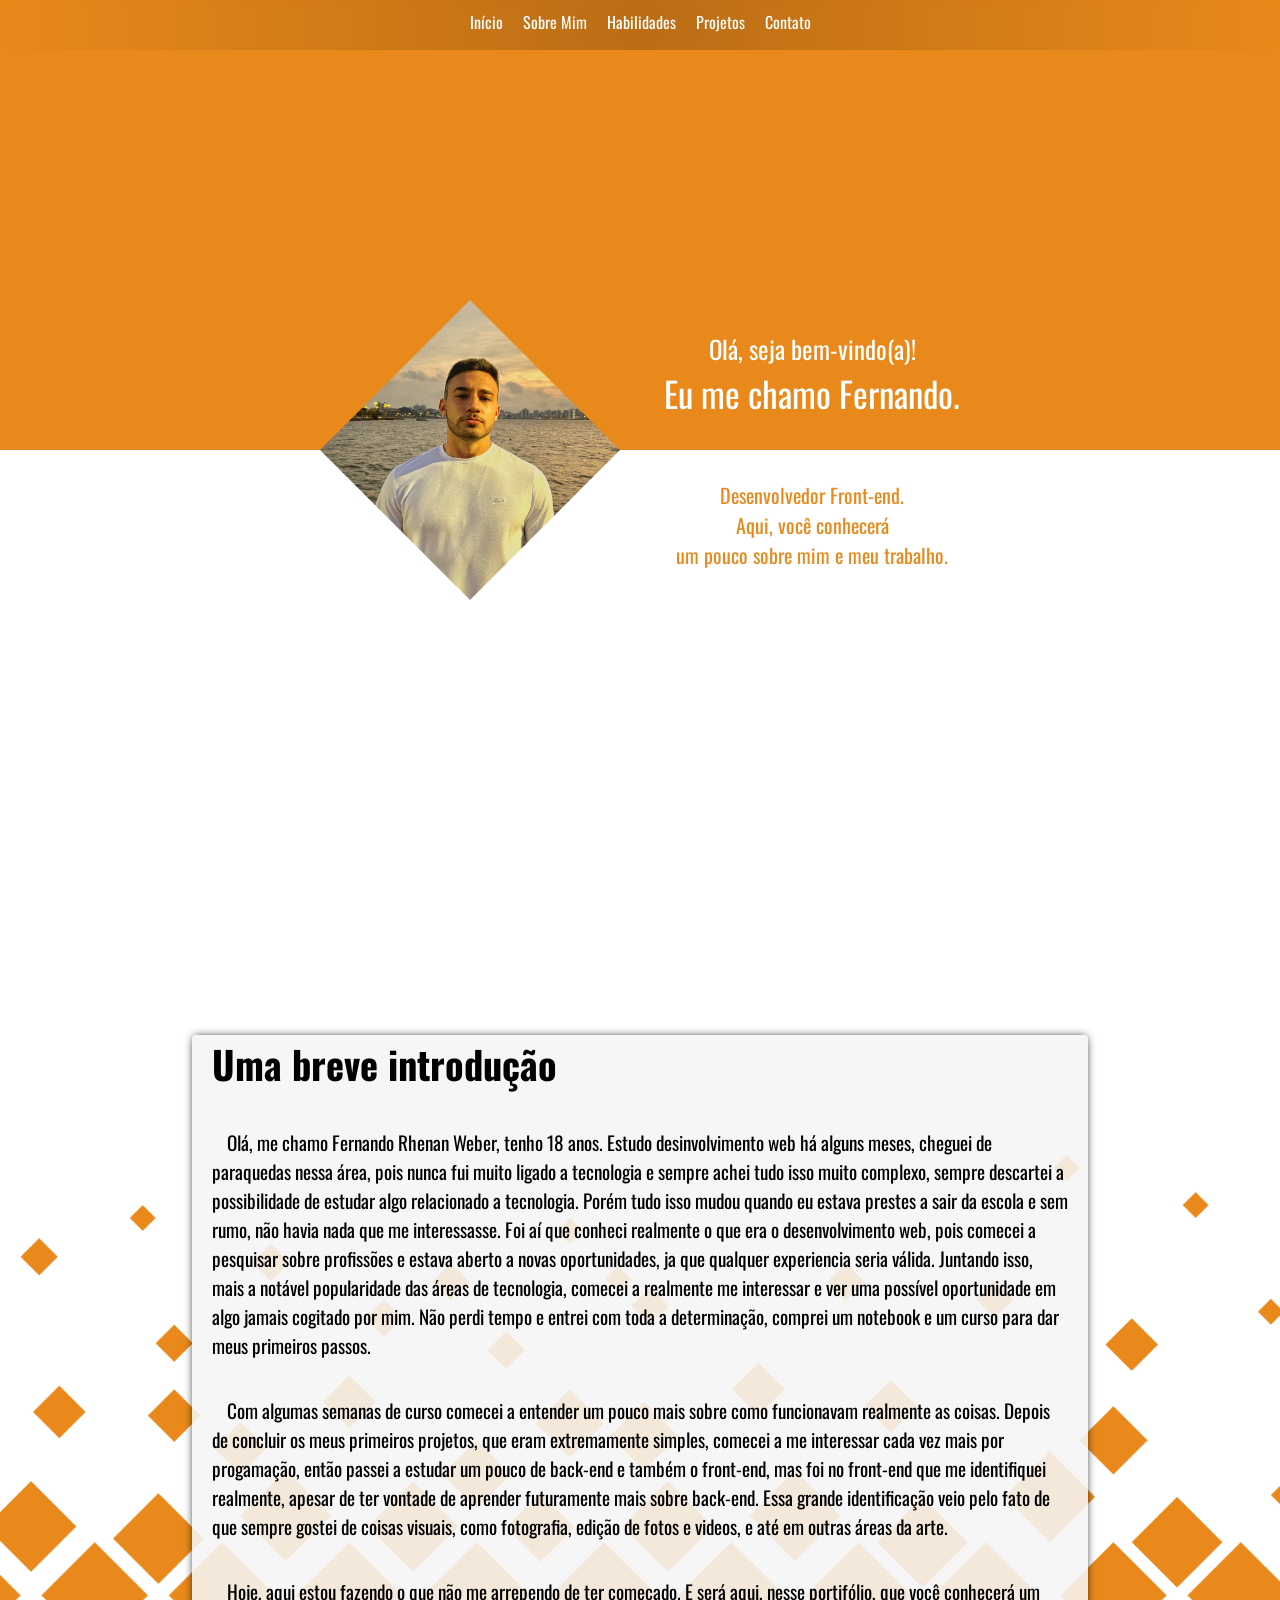
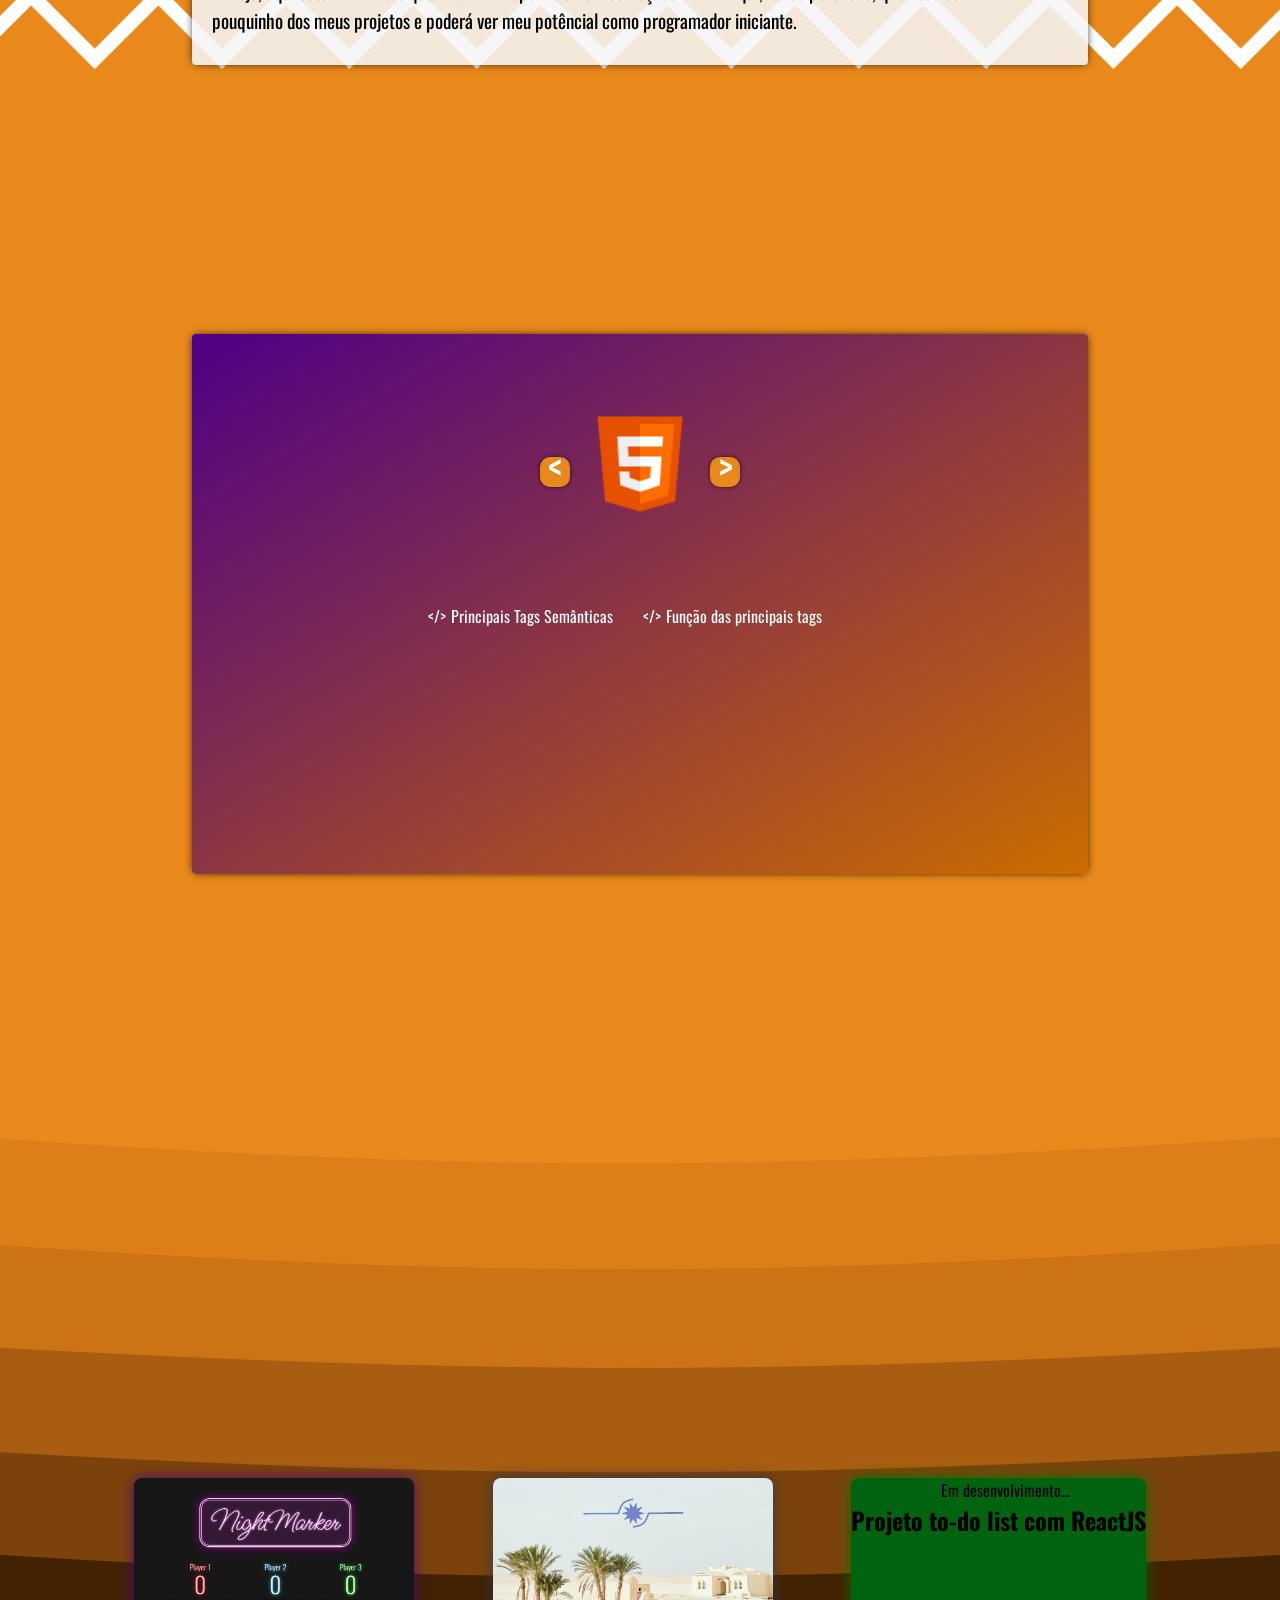
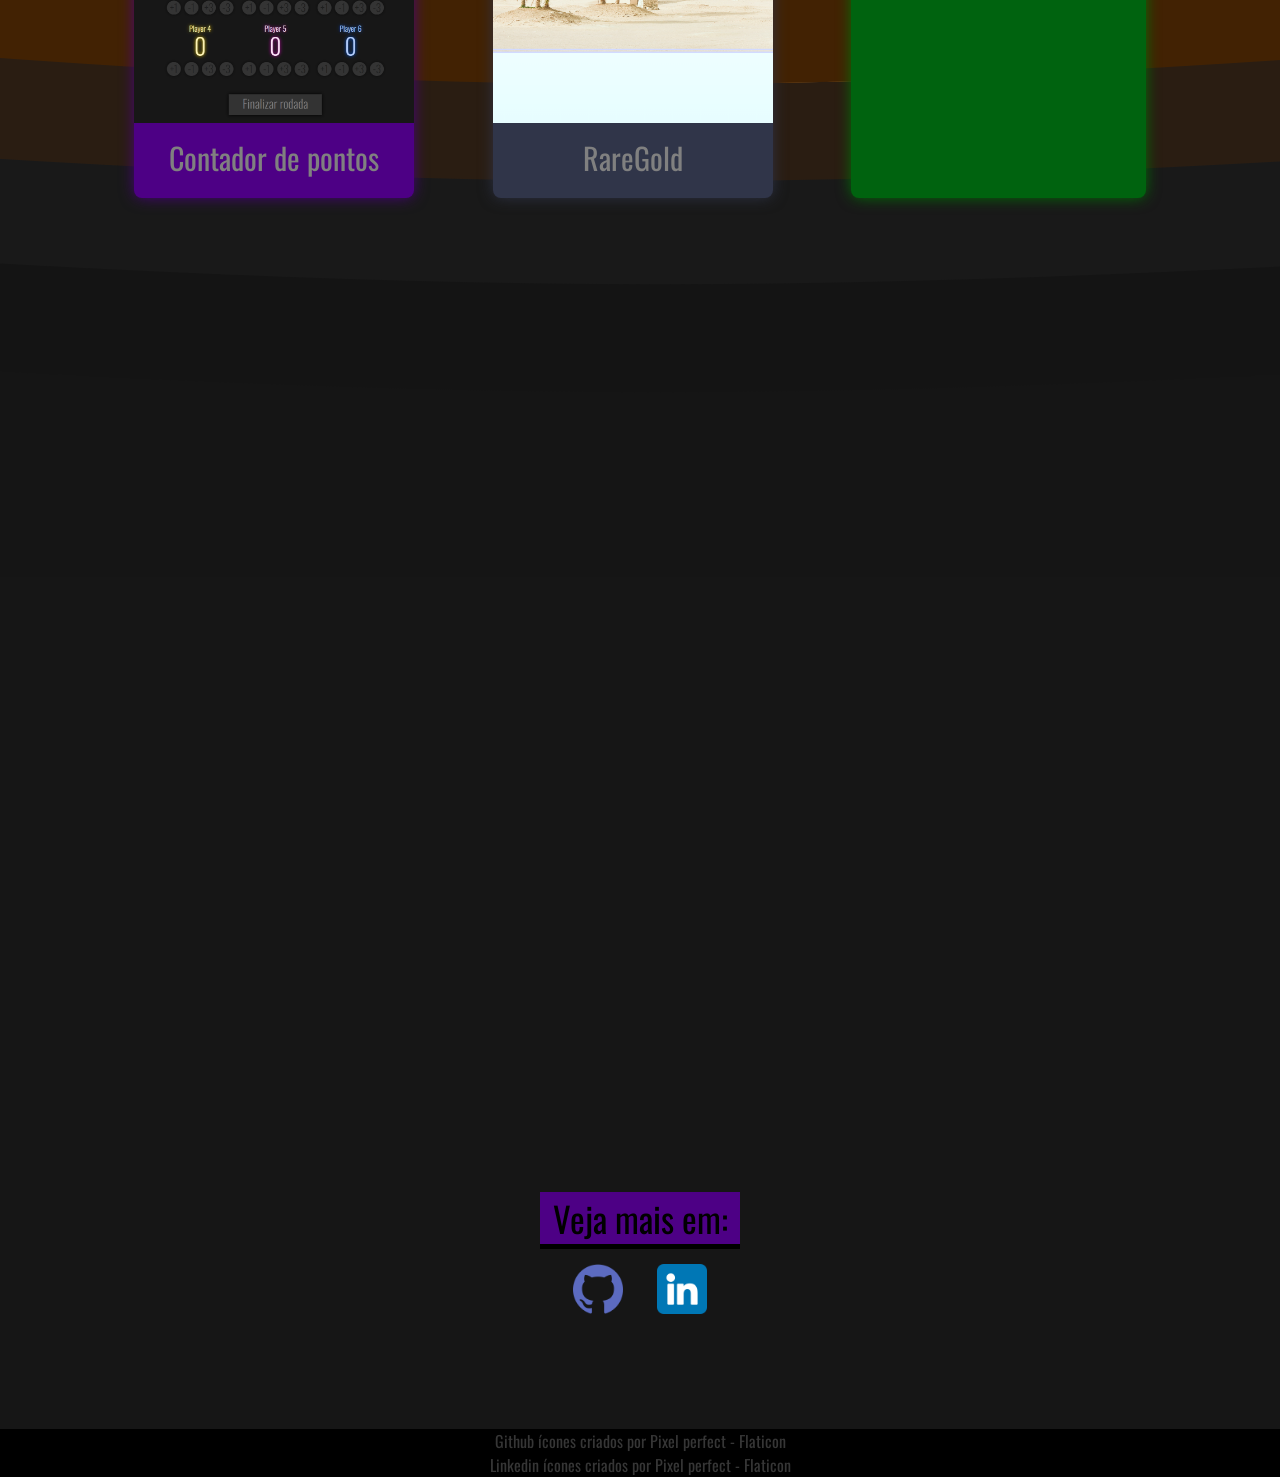
==== index.html @ 0d6fe70c "Mudanças em hab./sobre" ====
<!DOCTYPE html>
<html lang="en">

<head>
    <meta charset="UTF-8">
    <meta http-equiv="X-UA-Compatible" content="IE=edge">
    <meta name="viewport" content="width=device-width, initial-scale=1.0">

    <!--  -->
    <link rel="preconnect" href="https://fonts.googleapis.com">
    <link rel="preconnect" href="https://fonts.gstatic.com" crossorigin>
    <link href="https://fonts.googleapis.com/css2?family=Bebas+Neue&family=Oswald:wght@300&display=swap"
        rel="stylesheet">

    <link rel="stylesheet"
        href="https://fonts.googleapis.com/css2?family=Material+Symbols+Outlined:opsz,wght,FILL,GRAD@48,400,0,0" />
    <link rel="stylesheet"
        href="https://fonts.googleapis.com/css2?family=Material+Symbols+Outlined:opsz,wght,FILL,GRAD@20..48,100..700,0..1,-50..200" />
    <!--  -->
    <link href="style.css" rel="stylesheet">
    <title>Portifólio</title>
</head>

<body>

    <main>
        <div id="start">

            <div id="profileArea1"></div>

            <div id="profileArea2">

                <div id="profileCard">
                    <img id="profilePicture" src="./imagens/IMG_20220710_215401_829.jpg">

                    <div id="content-profileCard">
                        <span>
                            <span class="txt-size2">Olá, seja bem-vindo(a)!</span><br>
                            <span class="txt-size3">Eu me chamo Fernando.</span>
                        </span>
                        <span class="txt-size1">Desenvolvedor Front-end.<br>
                            Aqui, você conhecerá<br>
                            um pouco sobre mim e meu trabalho.</span>
                    </div>
                </div>

            </div>
        </div>

        <div id="aboutMe">
            <div class="aboutMeCard defaultBox">

                <h1>Uma breve introdução</h1>
                <p>Olá, me chamo Fernando Rhenan Weber, tenho 18 anos. Estudo
                    desinvolvimento web há alguns meses,
                    cheguei de paraquedas nessa área, pois nunca fui muito ligado
                    a tecnologia e sempre achei tudo isso muito complexo, sempre descartei a possibilidade
                    de estudar algo relacionado a tecnologia.
                    Porém tudo isso mudou quando eu estava prestes a sair da escola e sem rumo, não havia nada que me
                    interessasse.
                    Foi aí que conheci realmente o que era o desenvolvimento web, pois comecei a pesquisar sobre
                    profissões e estava aberto a novas oportunidades, ja que qualquer experiencia seria válida. Juntando
                    isso, mais a notável popularidade
                    das áreas de tecnologia, comecei a realmente me interessar e ver uma possível
                    oportunidade em algo jamais cogitado por mim. Não perdi tempo e entrei com toda a determinação,
                    comprei um notebook e um curso
                    para dar meus primeiros passos.
                </p>
                <p>Com algumas semanas de curso comecei a entender um pouco mais sobre
                    como funcionavam realmente as coisas. Depois de concluir os meus primeiros projetos,
                    que eram extremamente simples, comecei a me interessar cada vez mais por progamação, então
                    passei a estudar um pouco de back-end e também o front-end, mas foi no front-end que me identifiquei realmente, apesar de ter vontade
                    de aprender futuramente mais sobre back-end.
                    Essa grande identificação veio pelo fato de que sempre gostei de coisas visuais, como fotografia, edição de fotos e videos,
                    e até em outras áreas da arte.
                </p>
                <p>Hoje, aqui estou fazendo o que não me arrependo de ter começado. E
                    será aqui, nesse portifólio, que você conhecerá um pouquinho dos meus projetos e poderá ver
                     meu potêncial como programador iniciante.
                </p>
            </div>
        </div>

        <div id="skills">
            <div class="skillsBox defaultBox">
                <div id="changeAreaApp">
                    <span class="arrow">&LT;</span>
                    <div id="appCard">
                        <img class="appIcon" src="./icons/html.png">
                        <img class="appIcon" src="./icons/css.png">
                        <img class="appIcon" src="./icons/javascript.png">
                        <img class="appIcon" src="./icons/react.png">
                        <img class="appIcon" src="./icons/git-alt-brands.svg">
                    </div>
                    <span class="arrow">&GT;</span>
                </div>
                <div class="showAreaApp">
                    <span class="appText">
                        <ul>
                            <li>Principais Tags Semânticas</li>
                            <li>Função das principais tags</li>
                        </ul>
                    </span>
                    <span class="appText">
                        <ul>
                            <li>Responsividade</li>
                            <li>Flex</li>
                            <li>Grid</li>
                            <li>Animações</li>
                        </ul>
                    </span>
                    <span class="appText">
                        <ul>
                            <li>Manipulação do DOM</li>
                            <li>JSON</li>
                            <li>consumação de APIs</li>
                            <li>Objetos</li>
                            <li>Vetores</li>
                            <li>Básico de NodeJs</li>
                            <li>Principais métodos</li>
                        </ul>
                    </span>
                    <span class="appText">
                        <ul>
                            <li>Em estudos...</li>
                        </ul>
                    </span>
                    <span class="appText">
                        <ul>
                            <li>Alguns conceitos sobre Git</li>
                            <li>Funcionalidades</li>
                            <li>Comandos básicos</li>
                            <li>Repositório remoto</li>
                        </ul>
                    </span>
                </div>
            </div>

        </div>

        <!-- 1000x875 (Padrão das imagens) -->

        <div id="projects">
            <div id="projectBox">
                <div class="projectCard scoreMarker">
                    <img class="projectCardImg"
                            src="./imagens/scoreMarkerImg.png" alt="scoreMarker">
                    <a href="https://github.com/FernandoRhenan/Score-Marker" target="_blank"><span class="projectCardTxt">Contador de pontos</span></a>
                </div>
                <div class="projectCard rareGold">
                    <img class="projectCardImg"
                            src="./imagens/rareGoldImg.png" alt="rareGold">
                    <a href="https://github.com/FernandoRhenan/raregold" target="_blank"><span class="projectCardTxt">RareGold</span></a>
                </div>
                <div class="projectCard react-todo">
                    <p>Em desenvolvimento...</p>
                    <h2>Projeto to-do list com ReactJS</h2>
                </div>
            </div>
        </div>

        
    </main>
    
    <footer id="contact">
        <div id="contact-position">
            <div id="contact-links">
                <span class="contact-txt">Veja mais em:</span>
                <span class="img"><a href="https://github.com/FernandoRhenan?tab=repositories" target="_blank"><img
                            src="./icons/github.png" alt="github"></a></span>
                <span class="img"><a href="https://www.linkedin.com/in/fernando-rhenan-weber-445ba4246" target="_blank"><img
                            src="./icons/linkedin.png" alt="linkedin"></a></span>
            </div>
            <div>
                <a class="linkFlaticon" href="https://www.flaticon.com/br/icones-gratis/github"
                    title="github ícones">Github ícones criados por Pixel perfect - Flaticon</a>
                <a class="linkFlaticon" href="https://www.flaticon.com/br/icones-gratis/linkedin"
                    title="github ícones">Linkedin ícones criados por Pixel perfect - Flaticon</a>
            </div>
        </div>
    </footer>

    <header>
        <div id="headerBar">
            <ul id="uList-headerBar">
                <li><a href="#start">Início</a></li>
                <li><a href="#aboutMe">Sobre Mim</a></li>
                <li><a href="#skills">Habilidades</a></li>
                <li><a href="#projects">Projetos</a></li>
                <li><a href="#contact">Contato</a></li>
            </ul>
        </div>

    </header>

    <div id="headerBar-mob">
        <span id="menuIcon" class="material-symbols-outlined">
            menu
        </span>
    </div>

    <div id="slider">
        <div id="closeSliderBtn"><span class="material-symbols-outlined">
                close
            </span>
        </div>

        <div id="slider-container">
            <ul id="uList-headerBar-mob">
                <li><a class="aMob" href="#start">Início</a></li>
                <li><a class="aMob" href="#aboutMe">Sobre Mim</a></li>
                <li><a class="aMob" href="#skills">Habilidades</a></li>
                <li><a class="aMob" href="#projects">Projetos</a></li>
                <li><a class="aMob" href="#contact">Contato</a></li>
            </ul>
        </div>
    </div>

    <script src="script.js"></script>
</body>

</html>
---- style.css ----
* {
  font-family: 'Oswald', sans-serif;
  margin: 0px;
  padding: 0px;
  box-sizing: border-box;
}

.material-symbols-outlined {
  display: none;
  font-variation-settings:
    'FILL' 0,
    'wght' 400,
    'GRAD' 0,
    'opsz' 48
}

#slider {
  display: none;
}

#headerBar-mob {
  display: none;
}

#headerBar {
  position: fixed;
  top: 0px;
  width: 100%;
  background-image: linear-gradient(to left, rgba(0, 0, 0, 0), rgba(0, 0, 0, 0.2), rgba(0, 0, 0, 0));
  color: white;
  backdrop-filter: blur(2px);
  height: 50px;
}

#menuIcon {
  display: none;
  cursor: pointer;
}

#closeSliderBtn {
  color: white;
  float: right;
  width: 50px;
  height: 50px;
  cursor: pointer;
}

#uList-headerBar {
  line-height: 45px;
  list-style: none;
  display: flex;
  flex-direction: row;
  justify-content: center;
  gap: 20px;
}

#uList-headerBar li:hover {
  text-shadow: 0 0 15px white;
}

a {
  color: white;
  text-decoration-line: none;
}

a:visited {
  color: white;
}

.defaultBox {
  position: relative;
  top: 15%;
  right: 0;
  left: 0;
  margin: auto;

  box-shadow: 0 0 10px -2px black;
  border-radius: 4px;
  width: 70%;
  height: 70%;
  min-width: 600px;
  min-height: 350px;
}

/* inicio */

#start {
  height: 100vh;
  width: 100%;
}

#profileArea1 {
  background: #ea891b;
  height: 50%;
  width: 100%;
}

#profileArea2 {
  background: white;
  height: 50%;
  width: 100%;
}

#profileCard {
  position: relative;
  display: flex;
  flex-direction: row;
  justify-content: space-between;
  text-align: center;
  top: -150px;
  width: 50%;
  min-width: 450px;
  height: 300px;
  margin: auto;
}

#profilePicture {
  height: 100%;
  clip-path: polygon(50% 0%, 100% 50%, 50% 100%, 0% 50%);
}

#content-profileCard {
  display: flex;
  flex-direction: column;
  justify-content: space-around;
}

.txt-size3 {
  color: white;
  font-size: 35px;
}

.txt-size2 {
  color: white;
  font-size: 25px;
}

.txt-size1 {
  color: #ea891b;
  font-size: 20px;
}

/* sobreMim */

#aboutMe {
  width: 100%;
  height: 100vh;
  background-image: url(./imagens/bg1.png);
  background-size: cover;
  background-repeat: no-repeat;
  background-position: bottom;
}

.aboutMeCard {
  overflow-y: auto;
  background-color: rgba(245, 245, 245, 0.880);
  padding: 20px;
  padding-top: 0px;
  padding-bottom: 30px;
  font-size: 1.2rem;

  display: flex;
  flex-direction: column;
  justify-content: space-between;
  gap: 20px;
}

.aboutMeCard::-webkit-scrollbar {
  background-color: whitesmoke;
  border-radius: 4px;
}

.aboutMeCard::-webkit-scrollbar-thumb {
  background-color: white;
  border: solid 1px rgb(186, 186, 186);
  border-radius: 4px;
}

p::before {
  content: '';
  margin-left: 15px;
}

/* habildades */

#skills {
  height: 100vh;
  width: 100%;
  background-color: #ea891b;
  margin-top: -1px;
}

.skillsBox {
  background-image: linear-gradient(to top left, #cc6d00, #4d0085);
  height: 60%;
}

#appCard {
  margin-left: 10px;
  margin-right: 10px;
  width: 120px;
  height: 120px;
  margin-top: 50px;
}

#changeAreaApp {
  display: flex;
  flex-direction: row;
  align-items: center;
  justify-content: center;
  margin-bottom: 100px;
}

.arrow {
  color: white;
  font-size: 40px;
  background: #ea891b;
  width: 30px;
  height: 30px;
  line-height: 18px;
  text-align: center;
  border-radius: 10px;
  box-shadow: 0 0 5px -1px black;
  margin-top: 105px;
  /* cursor: pointer; */
}

.arrow:active {
  background-color: white;
  color: #ea891b;
}

.appIcon {
  margin-top: 20px;
  width: 100%;
}

.appText ul {
  color: white;
  list-style: none;
  display: grid;
  grid-template: auto auto / auto auto auto;
  justify-content: center;
  gap: 30px;
}

.appText li::before {
  content: '</>';
  padding-right: 5px;
}

/* Projetos */

#projects {
  width: 100%;
  height: 120vh;
  background-color: #ea891b;
  margin-top: -1px;

  background-image: url(./imagens/bg2.png);
  background-size: cover;
  background-repeat: no-repeat;
  background-position: top;
}

#projectBox {
  height: 100%;
  width: 100%;
  display: flex;
  flex-direction: row;
  flex-wrap: wrap;
  justify-content: space-around;
  align-items: center;
  padding-left: 8%;
  padding-right: 8%;
  gap: 15px;
}

.projectCardImg {
  border-top-left-radius: 8px;
  border-top-right-radius: 8px;
  width: 280px;
}

.projectCardTxt {
  color: grey;
  height: 100%;
  line-height: 60px;
  display: block;
  font-size: 30px;
  text-align: center;
  cursor: pointer;
}

.projectCardTxt:hover{
  color: whitesmoke;
}

.projectCard {
  min-width: 280px;
  min-height: 320px;
  border-radius: 8px;
}

.scoreMarker{
  background-color: #4d0085;
  box-shadow: 0 0 15px -1px #4d0085;
}

.rareGold{
  background-color: #303549;
  box-shadow: 0 0 15px -1px #303549;

  /* 15266b
7284d0
303549 */
}

.react-todo{
  text-align: center;
  background-color: #00630f;
  box-shadow: 0 0 15px -1px #007606;
}


/* contato */

#contact {
  display: block;
  background-color: #161616;
  padding-top: 40px;
  width: 100%;
  height: 100vh;
  text-align: center;
  margin-top: -1px;
}

#contact-position {
  position: relative;
  top: calc(100% - 285px);
}

.contact-txt {
  margin: auto;
  display: block;
  width: 200px;
  background-color: #4d0085;
  border-bottom: solid 5px black;
  font-size: 35px;
}

#contact-links {
  padding-bottom: 100px;
  background-color: #161616;
}

.img {
  display: inline-block;
  width: 50px;
  height: 50px;
  margin: 15px;
  /* background-color: white; */
}

.img:hover {
  transform: scale(1.1);
}

.img img {
  width: 100%;
}

.linkFlaticon {
  width: 100%;
  display: block;
  text-align: center;
  background-color: black;
  color: #363636;
}

/* ============================== */
/* ============================== */
/* ============================== */

@media (max-width: 350px) {
  .material-symbols-outlined {
    display: block;
    font-size: 35px;
    line-height: 50px;
    text-align: center;
  }

  #slider {
    display: none;
    position: fixed;
    top: 0;
    left: 50px;
    background-color: rgba(0, 0, 0, 0.46);
    width: 70%;
    height: 100vh;
    transition: 300ms;
    box-shadow: 0 0 10px black;
    backdrop-filter: blur(5px);
  }

  #headerBar-mob {
    display: block;
    position: fixed;
    top: 0;
  }

  #menuIcon {
    display: block;
    width: 50px;
    height: 50px;
    color: rgba(0, 0, 0, 0.4);
  }

  #headerBar {
    display: none;
  }

  #uList-headerBar {
    display: none;
  }

  #uList-headerBar-mob {
    list-style: none;
    display: flex;
    flex-direction: column;
    gap: 10px;
  }

  #slider-container {
    width: 80%;
    margin: auto;
    margin-top: 50px;
    text-align: center;
  }

  .defaultBox {
    width: 85%;
    min-width: 0px;
    min-height: 0px;
  }

  /* inicio */

  #start {
    height: 100vh;
  }

  #profileArea1 {
    background: #ea891b;
    height: 70%;
    width: 100%;
  }

  #profileArea2 {
    background: white;
    height: 30%;
    width: 100%;
  }

  #profileCard {
    flex-direction: column-reverse;
    text-align: center;
    padding-left: 30px;
    padding-right: 30px;
    top: -190px;
    width: 100%;
    min-width: 0px;
  }

  #profilePicture {
    margin: auto;
    height: 220px;
    width: 220px;
    margin-top: 70px;
  }

  .txt-size3 {
    color: white;
    font-size: 30px;
  }

  .txt-size2 {
    color: white;
    font-size: 25px;
  }

  .txt-size1 {
    color: white;
    font-size: 20px;
  }

  /* sobreMim */

  h1 {
    margin-top: 15px;
    font-size: 23px;
    text-align: center;
  }

  p {
    font-size: 16px;
  }

  #aboutMe {
    width: 100%;
    height: 100vh;
    background-image: url(./imagens/bg1.png);
    background-size: cover;
    background-repeat: no-repeat;
    background-position: bottom;
  }

  .aboutMeCard {
    overflow-y: auto;
    background-color: rgba(245, 245, 245, 0.880);
    padding: 20px;
    padding-top: 0px;
    padding-bottom: 80px;
    font-size: 1.2rem;

    display: flex;
    flex-direction: column;
    justify-content: space-between;
    gap: 20px;
  }

  .aboutMeCard::-webkit-scrollbar {
    background-color: whitesmoke;
    border-radius: 4px;
  }

  .aboutMeCard::-webkit-scrollbar-thumb {
    background-color: white;
    border: solid 1px rgb(186, 186, 186);
    border-radius: 4px;
  }

  p::before {
    content: '';
    margin-left: 15px;
  }

  /* habildades */

  #skills {
    height: 100vh;
    width: 100%;
    background-color: #ea891b;
    margin-top: -1px;
    margin-bottom: -1px;
  }

  #appCard {
    margin-left: 3px;
    margin-right: 3px;
    width: 100px;
    height: 100px;
    margin-top: 10px;
  }

  #changeAreaApp {
    margin-bottom: 50px;
  }

  .arrow {
    margin-top: 65px;
  }

  .showAreaApp{
    width: 90%;
    margin: auto;
    font-size: 15px;
  }

  .appText ul {
    display: grid;
    grid-template: auto auto auto / auto auto;
    gap: 15px;
  }

  /* Projetos */

  #projects {
    margin-bottom: -1px;
    background-color: #ea891b;
  }

  #projectBox {
    flex-direction: column;
    justify-content: space-around;
    padding-left: 0;
    padding-right: 0;
    flex-wrap: nowrap;
  }

  .projectCardImg {
    width: 200px;
  }
  
  .projectCardTxt {
    line-height: 50px;
    font-size: 25px;
  }
  
  .projectCard {
    min-width: 200px;
    min-height: 240px;
  }

  /* contato */

  #contact {
    background-color: #161616;
    padding-top: 40px;
    width: 100%;
    height: 400px;
    text-align: center;
  }
}


@media (min-width: 350px) and (max-width: 650px) {
  .material-symbols-outlined {
    display: block;
    font-size: 35px;
    line-height: 50px;
    text-align: center;
  }

  #slider {
    display: none;
    position: fixed;
    top: 0;
    left: 50px;
    background-color: rgba(0, 0, 0, 0.46);
    width: 70%;
    height: 100vh;
    transition: 300ms;
    box-shadow: 0 0 10px black;
    backdrop-filter: blur(5px);
  }

  #headerBar-mob {
    display: block;
    position: fixed;
    top: 0;
  }

  #menuIcon {
    display: block;
    width: 50px;
    height: 50px;
    color: rgba(0, 0, 0, 0.4);
  }

  #headerBar {
    display: none;
  }

  #uList-headerBar {
    display: none;
  }

  #uList-headerBar-mob {
    list-style: none;
    display: flex;
    flex-direction: column;
    gap: 10px;
  }

  #slider-container {
    color: red;
    width: 80%;
    margin: auto;
    margin-top: 50px;
    text-align: center;
  }

  .defaultBox {
    width: 85%;
    min-width: 0px;
    min-height: 0px;
  }

  /* inicio */

  #profileArea1 {
    height: 60%;
  }

  #profileArea2 {
    height: 40%;
  }

  #profileCard {
    flex-direction: column-reverse;
    text-align: center;
    padding-left: 30px;
    padding-right: 30px;
    top: -175px;
    width: 100%;
    min-width: 0px;
  }

  #profilePicture {
    margin: auto;
    height: 250px;
    width: 250px;
    margin-top: 70px;
  }

  .txt-size3 {
    color: white;
    font-size: 30px;
  }

  .txt-size2 {
    color: white;
    font-size: 25px;
  }

  .txt-size1 {
    color: white;
    font-size: 20px;
  }

  /* sobreMim */

  h1 {
    margin-top: 15px;
    font-size: 30px;
    text-align: center;
  }

  p {
    font-size: 22px;
  }

  #aboutMe {
    width: 100%;
    height: 100vh;
    background-image: url(./imagens/bg1.png);
    background-size: cover;
    background-repeat: no-repeat;
    background-position: bottom;
  }

  .aboutMeCard {
    overflow-y: auto;
    background-color: rgba(245, 245, 245, 0.880);
    padding: 20px;
    padding-top: 0px;
    padding-bottom: 80px;
    font-size: 1.2rem;

    display: flex;
    flex-direction: column;
    justify-content: space-between;
    gap: 20px;
  }

  .aboutMeCard::-webkit-scrollbar {
    background-color: whitesmoke;
    border-radius: 4px;
  }

  .aboutMeCard::-webkit-scrollbar-thumb {
    background-color: white;
    border: solid 1px rgb(186, 186, 186);
    border-radius: 4px;
  }

  p::before {
    content: '';
    margin-left: 15px;
  }

  /* habildades */

  #skills {
    height: 100vh;
    width: 100%;
    background-color: #ea891b;
    margin-top: -1px;
    margin-bottom: -1px;
  }

  #appCard {
    margin-left: 3px;
    margin-right: 3px;
    width: 100px;
    height: 100px;
    margin-top: 10px;
  }

  #changeAreaApp {
    margin-bottom: 50px;
  }

  .showAreaApp{
    margin: auto;
    width: 90%;
  }

  .arrow {
    margin-top: 65px;
  }

  .appText ul {
    display: grid;
    grid-template: auto auto auto / auto auto;
    gap: 15px;
    font-size: 20px;
  }

  /* Projetos */

  #projects {
    margin-bottom: -1px;
    background-color: #ea891b;
  }

  #projectBox {
    flex-direction: column;
    justify-content: space-around;
    padding-left: 0;
    padding-right: 0;
    flex-wrap: nowrap;
  }

  .projectCard {
    width: 180px;
    height: 200px;
  }

  /* contato */

  #contact {
    background-color: #161616;
    padding-top: 40px;
    width: 100%;
    height: 400px;
    text-align: center;
  }
}
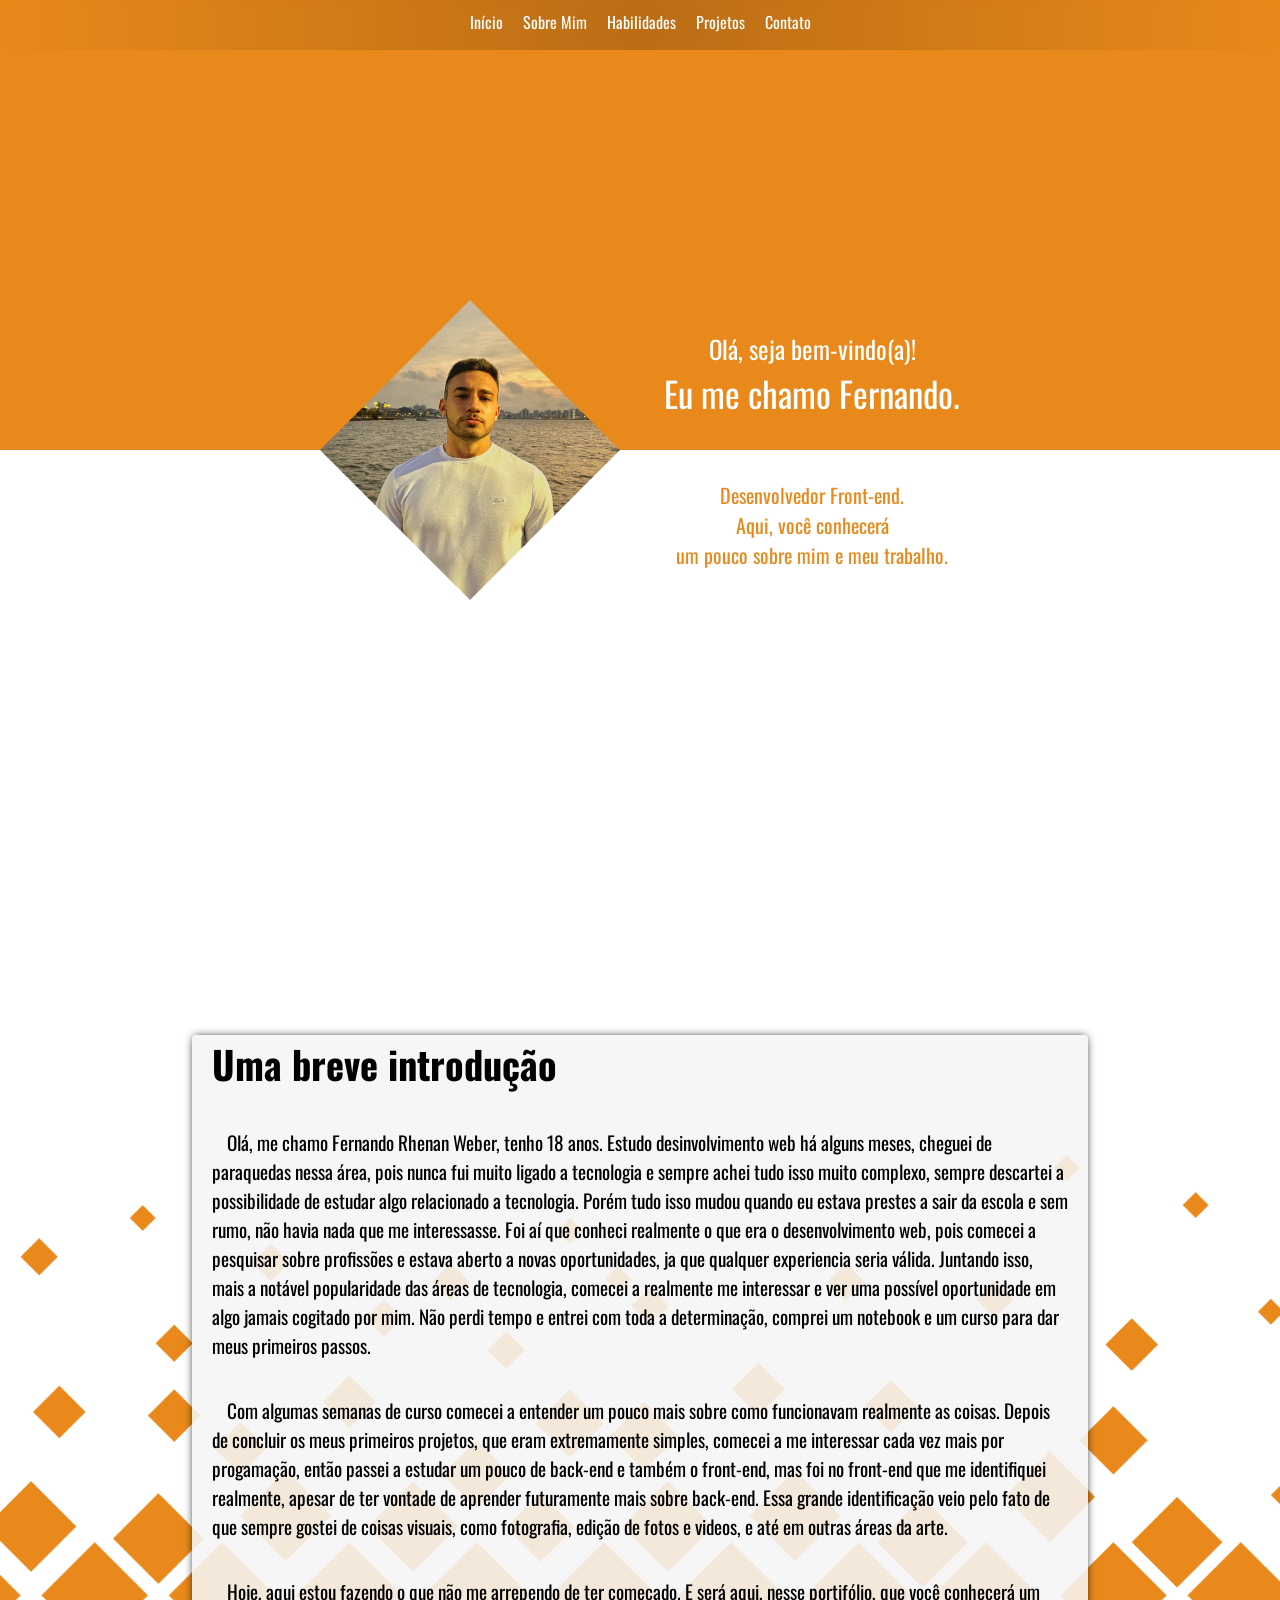
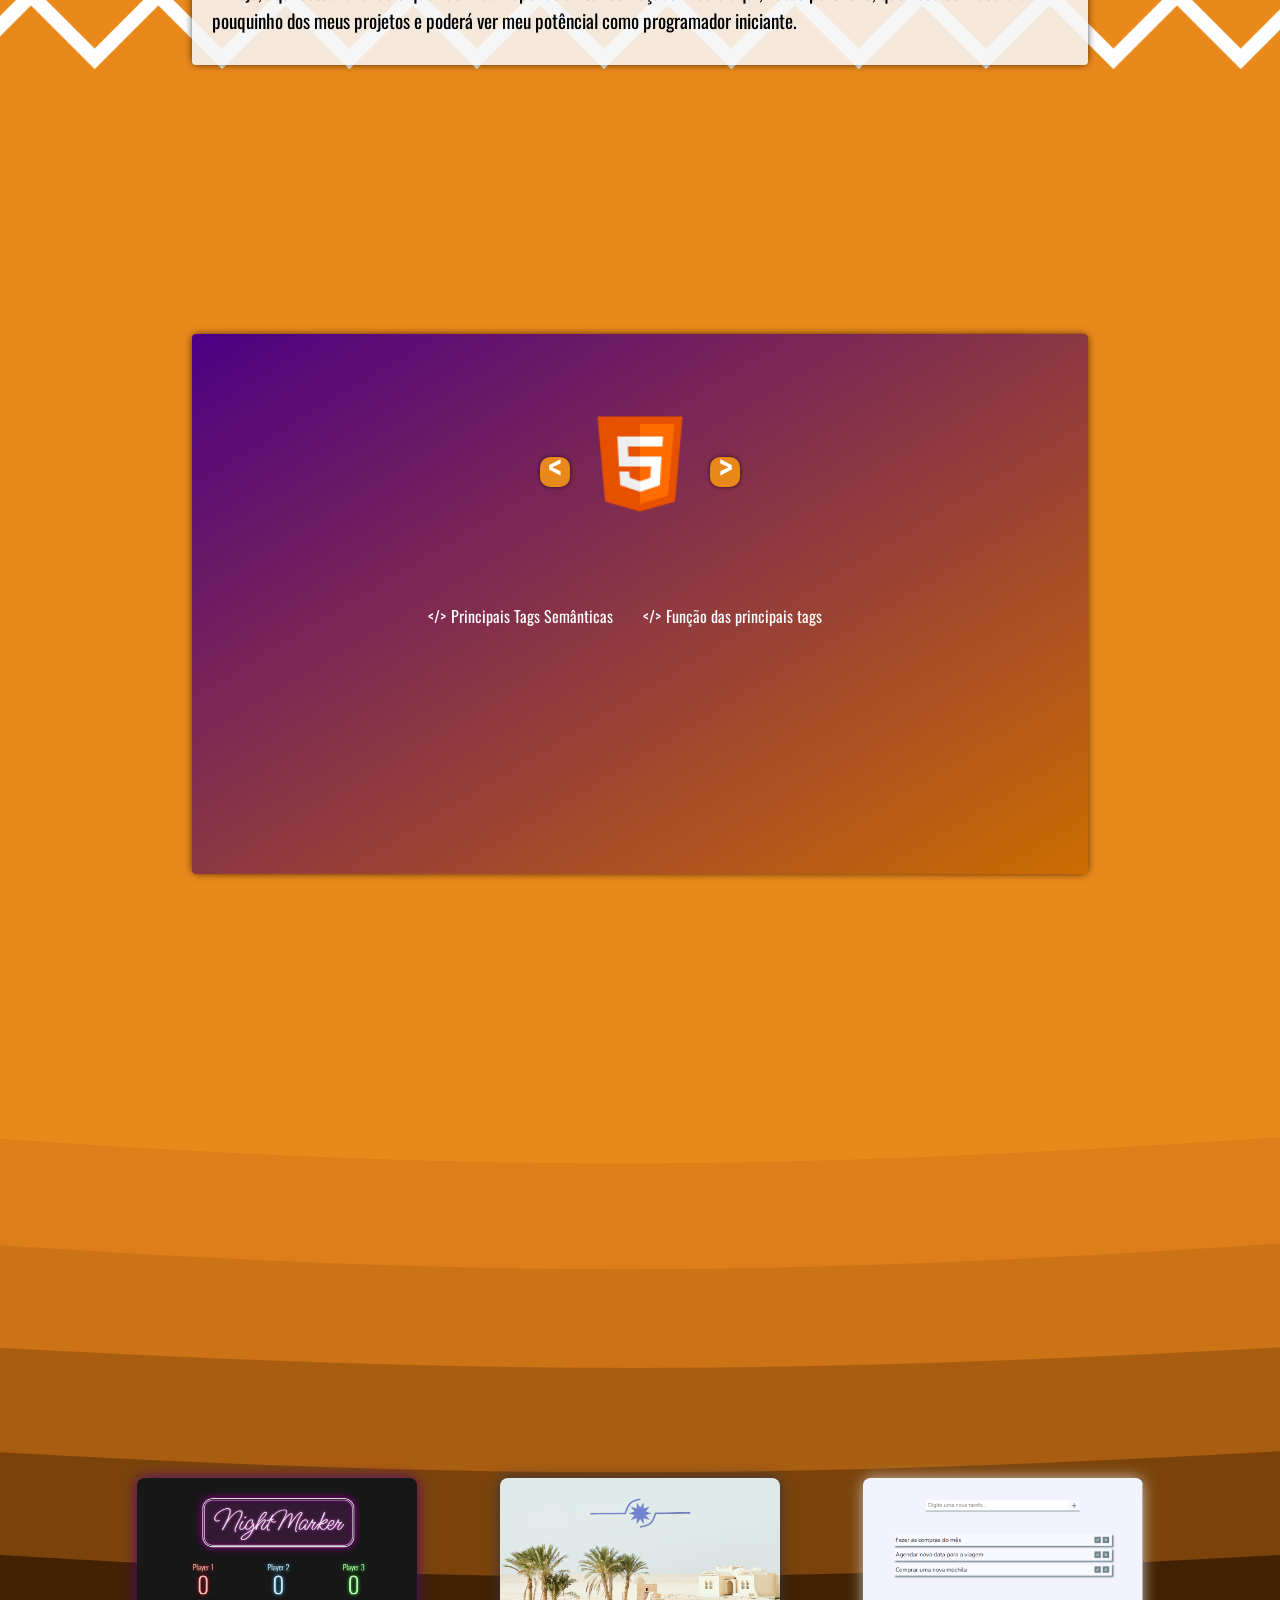
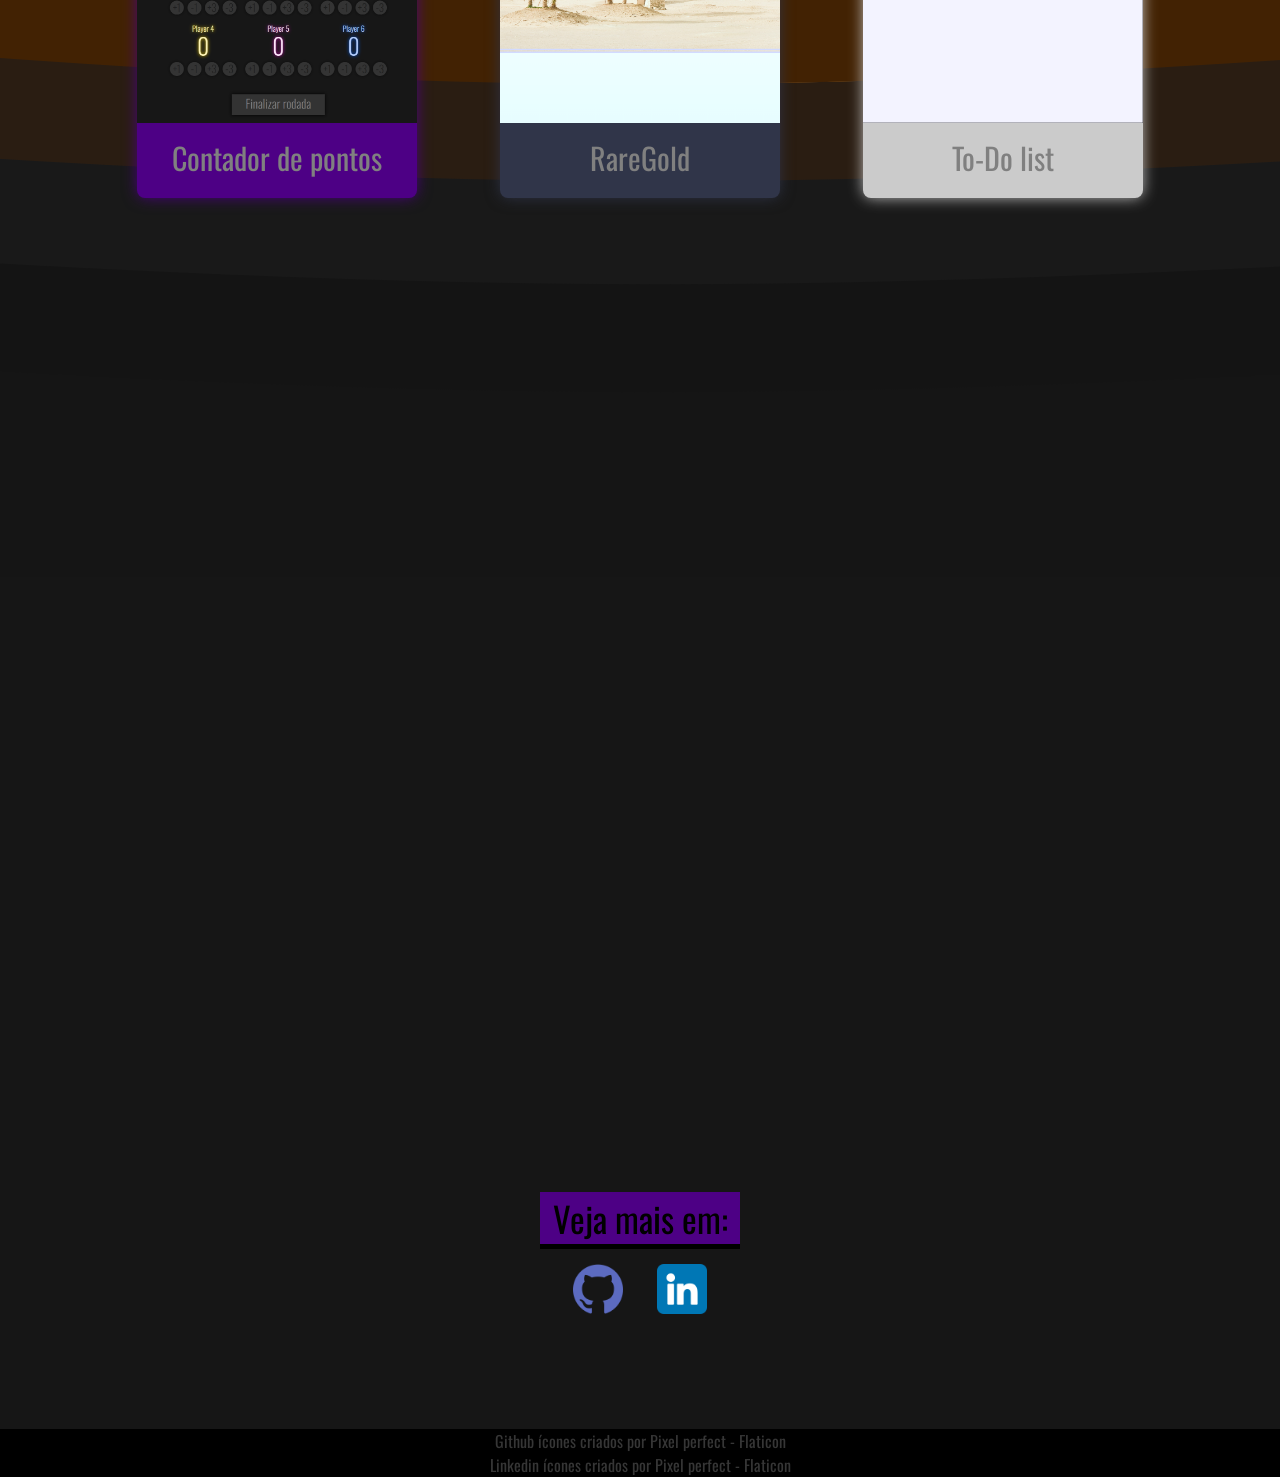
==== commit a9329c00: "first commit" ====
--- a/index.html
+++ b/index.html
@@ -114,6 +114,7 @@
                             <li>Manipulação do DOM</li>
                             <li>JSON</li>
                             <li>consumação de APIs</li>
+                            <li>Requisições</li>
                             <li>Objetos</li>
                             <li>Vetores</li>
                             <li>Básico de NodeJs</li>
@@ -152,9 +153,10 @@
                             src="./imagens/rareGoldImg.png" alt="rareGold">
                     <a href="https://github.com/FernandoRhenan/raregold" target="_blank"><span class="projectCardTxt">RareGold</span></a>
                 </div>
-                <div class="projectCard react-todo">
-                    <p>Em desenvolvimento...</p>
-                    <h2>Projeto to-do list com ReactJS</h2>
+                <div class="projectCard todo-react">
+                    <img class="projectCardImg"
+                            src="./imagens/todoList-reactImg.png" alt="todo-react">
+                    <a href="https://github.com/FernandoRhenan/todolist_react" target="_blank"><span class="projectCardTxt">To-Do list</span></a>
                 </div>
             </div>
         </div>
--- a/style.css
+++ b/style.css
@@ -316,10 +316,10 @@
 303549 */
 }
 
-.react-todo{
+.todo-react{
   text-align: center;
-  background-color: #00630f;
-  box-shadow: 0 0 15px -1px #007606;
+  background-color: #cbcbcb;
+  box-shadow: 0 0 15px -1px #cbcbcb;
 }
 
 
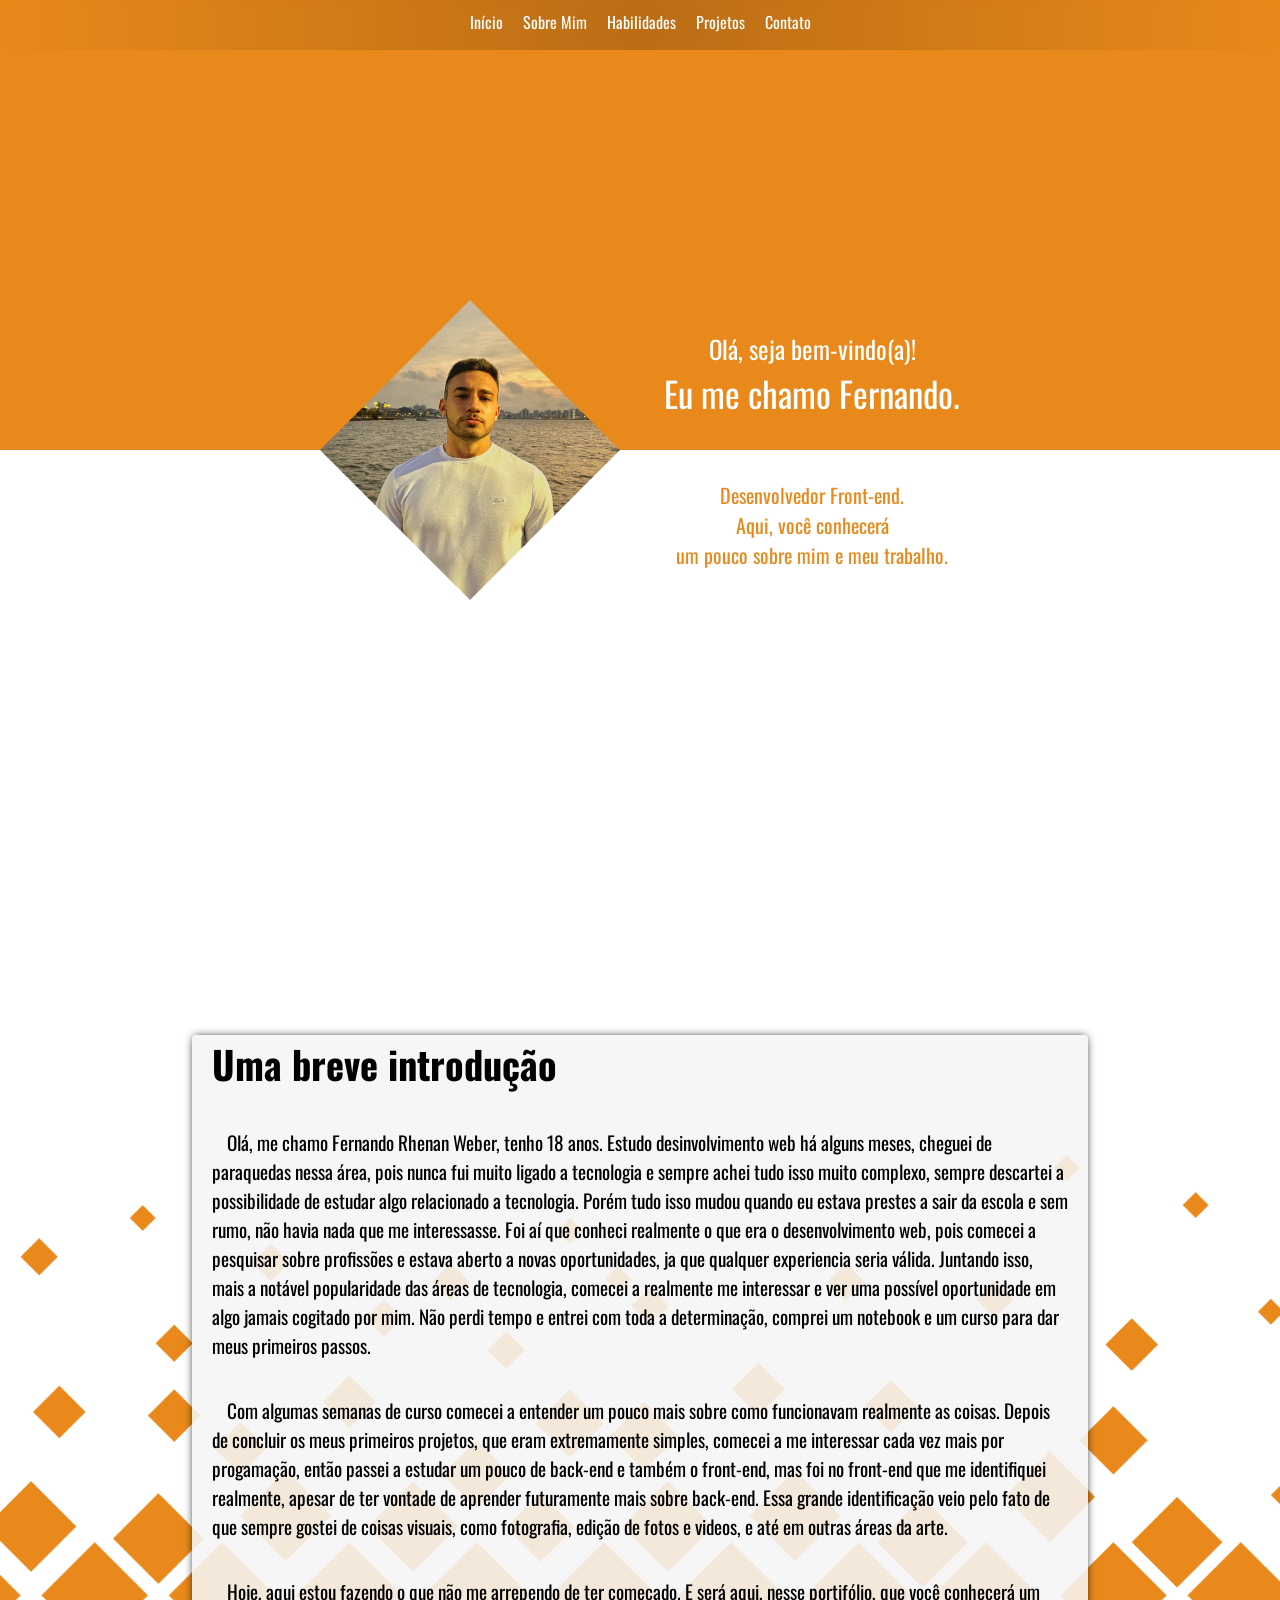
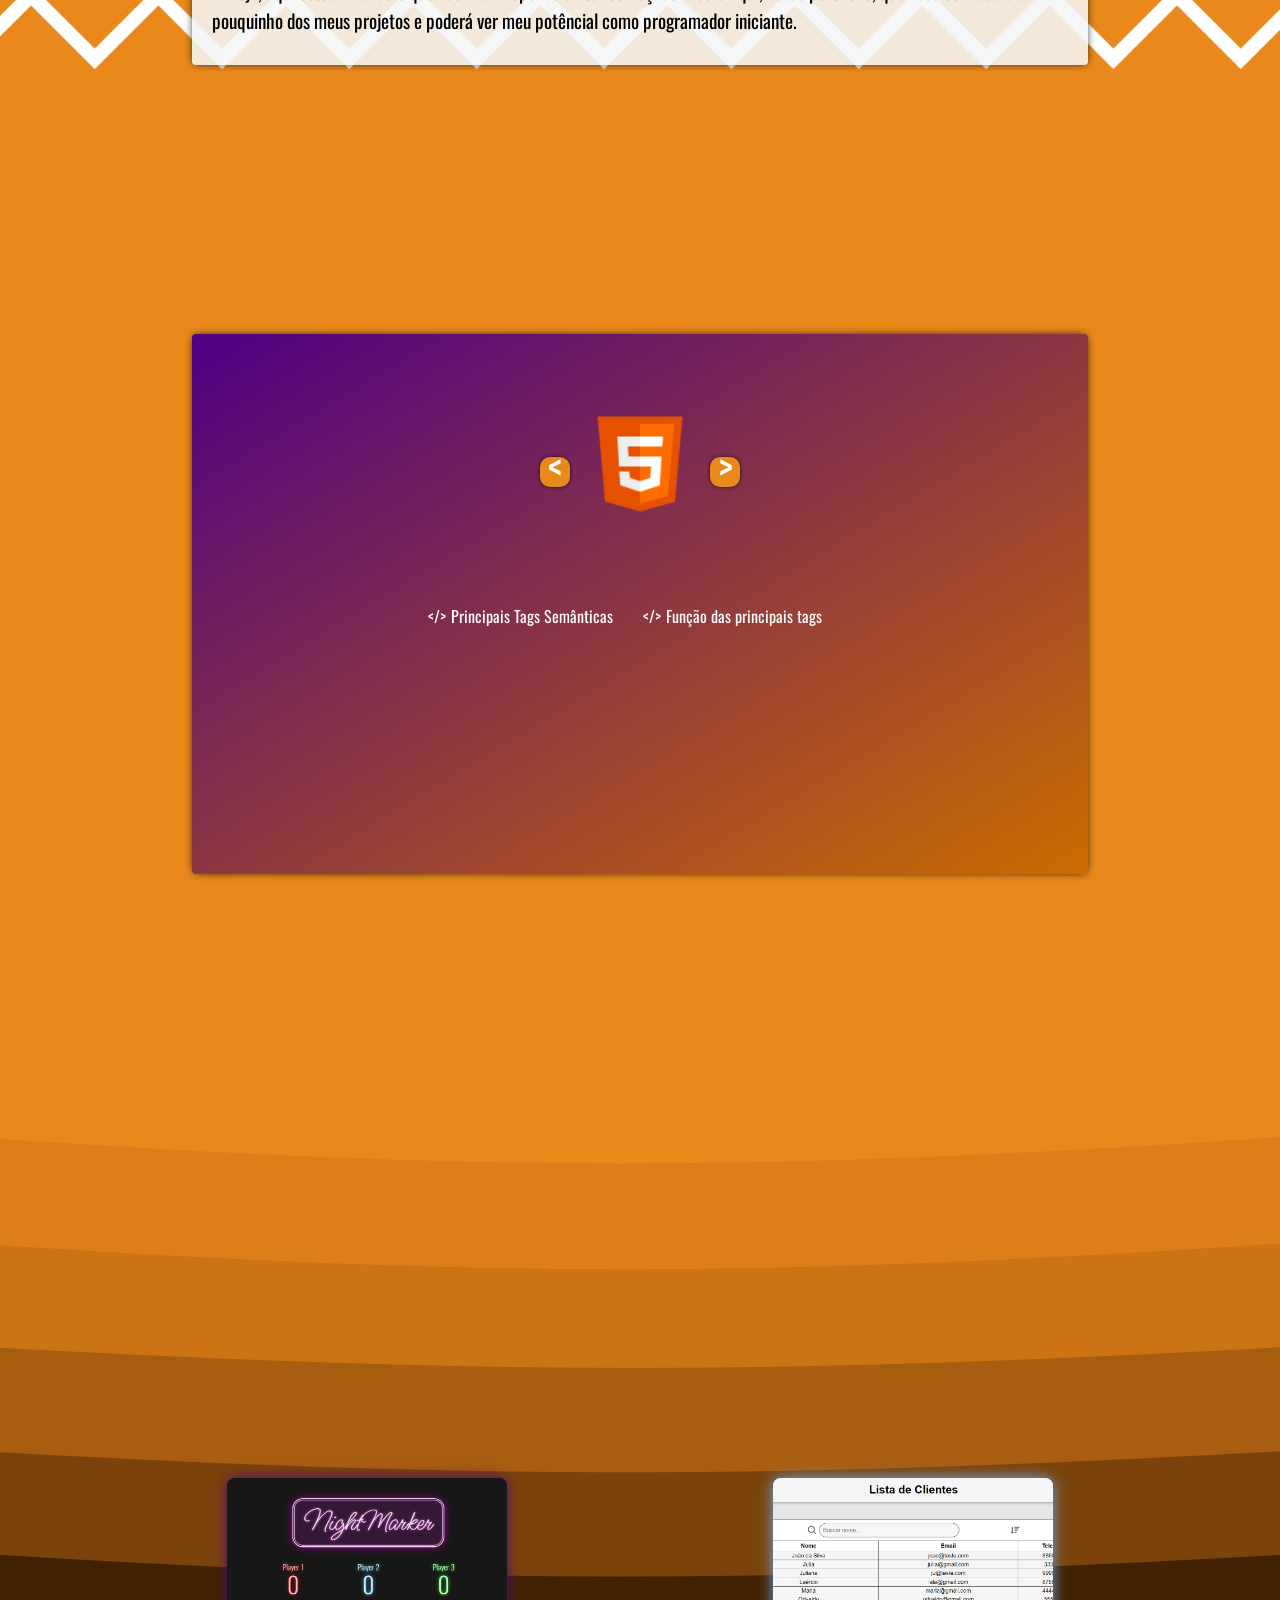
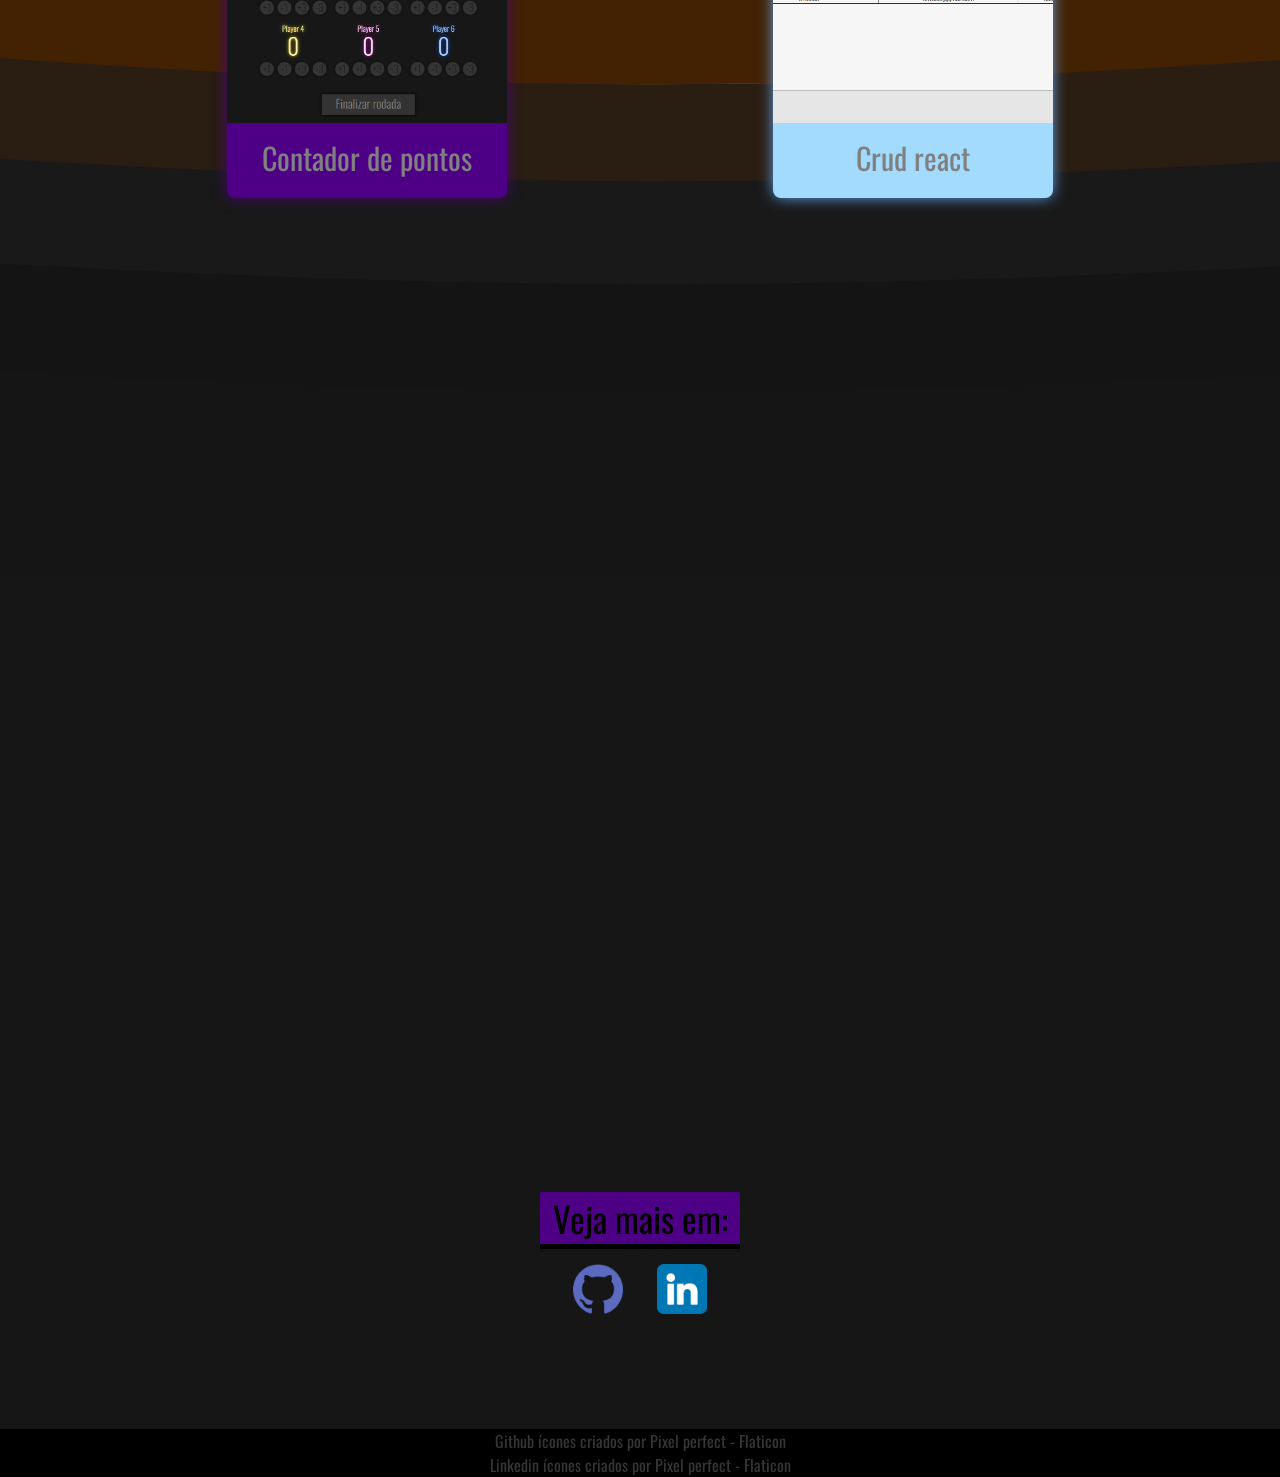
==== commit 9b7bcb60: "add crud-react" ====
--- a/index.html
+++ b/index.html
@@ -146,17 +146,13 @@
                 <div class="projectCard scoreMarker">
                     <img class="projectCardImg"
                             src="./imagens/scoreMarkerImg.png" alt="scoreMarker">
-                    <a href="https://github.com/FernandoRhenan/Score-Marker" target="_blank"><span class="projectCardTxt">Contador de pontos</span></a>
-                </div>
-                <div class="projectCard rareGold">
+                    <a href="https://fantastic-halva-4101c1.netlify.app" target="_blank"><span class="projectCardTxt">Contador de pontos</span></a>
+                </div>
+
+                <div class="projectCard crud-react">
                     <img class="projectCardImg"
-                            src="./imagens/rareGoldImg.png" alt="rareGold">
-                    <a href="https://github.com/FernandoRhenan/raregold" target="_blank"><span class="projectCardTxt">RareGold</span></a>
-                </div>
-                <div class="projectCard todo-react">
-                    <img class="projectCardImg"
-                            src="./imagens/todoList-reactImg.png" alt="todo-react">
-                    <a href="https://github.com/FernandoRhenan/todolist_react" target="_blank"><span class="projectCardTxt">To-Do list</span></a>
+                            src="./imagens/crud-reactImg.png" alt="todo-react">
+                    <a href="https://celebrated-smakager-4eaf4a.netlify.app/" target="_blank"><span class="projectCardTxt">Crud react</span></a>
                 </div>
             </div>
         </div>
--- a/style.css
+++ b/style.css
@@ -307,19 +307,11 @@
   box-shadow: 0 0 15px -1px #4d0085;
 }
 
-.rareGold{
-  background-color: #303549;
-  box-shadow: 0 0 15px -1px #303549;
-
-  /* 15266b
-7284d0
-303549 */
-}
-
-.todo-react{
+
+.crud-react{
   text-align: center;
-  background-color: #cbcbcb;
-  box-shadow: 0 0 15px -1px #cbcbcb;
+  background-color: #a2dbfe;
+  box-shadow: 0 0 15px -1px #69b1ff;
 }
 
 
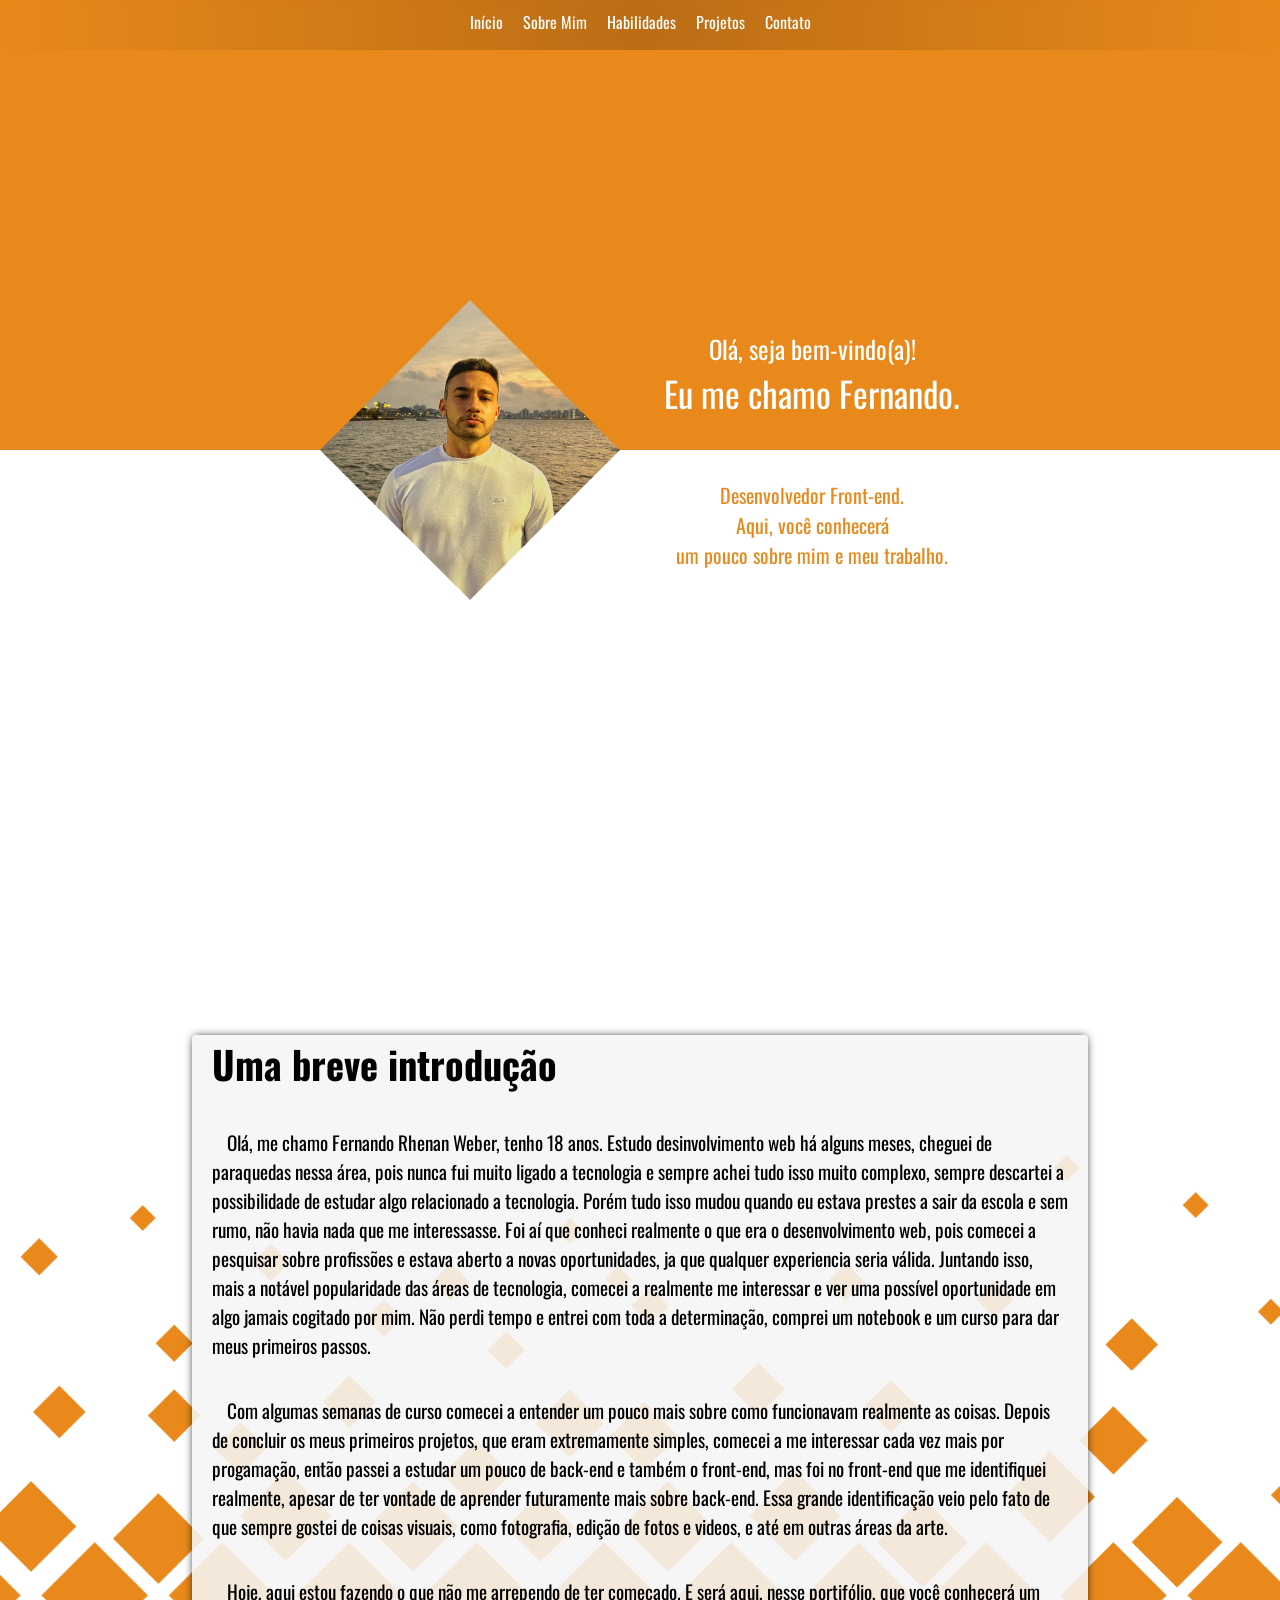
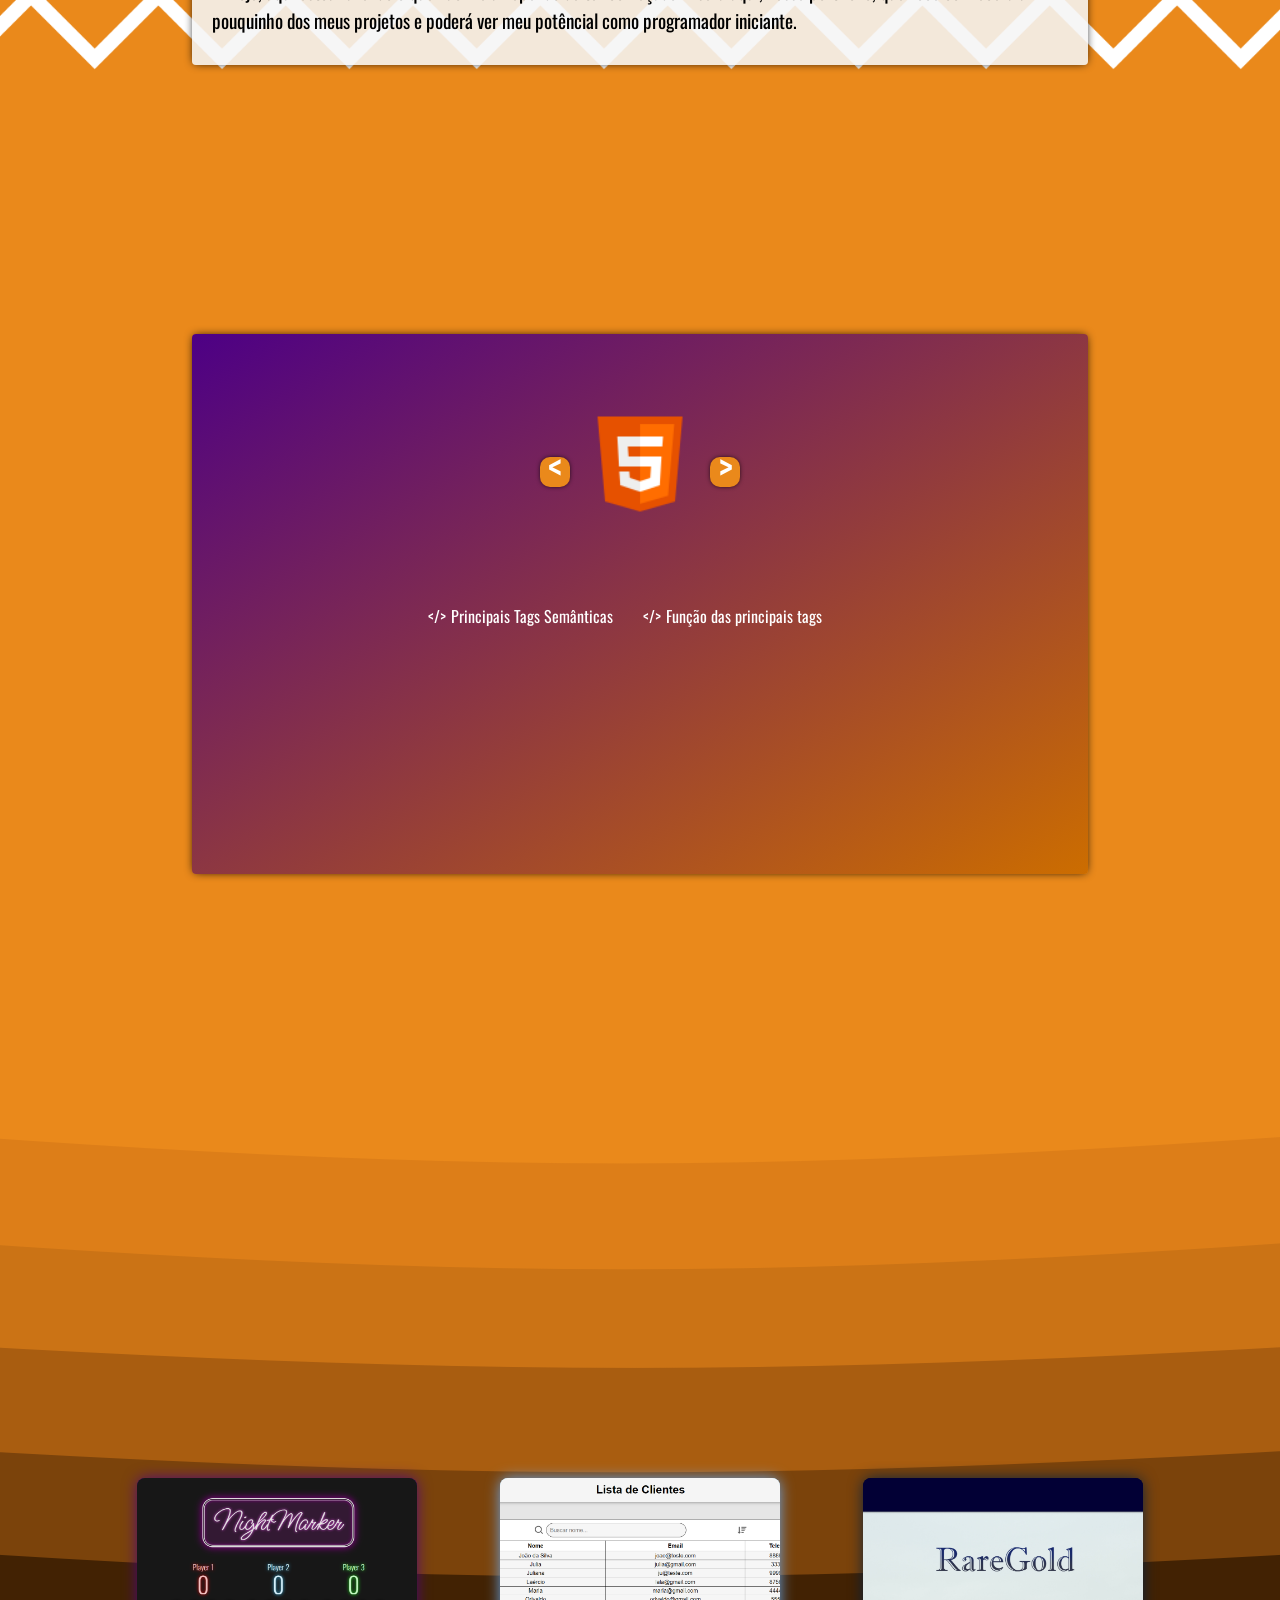
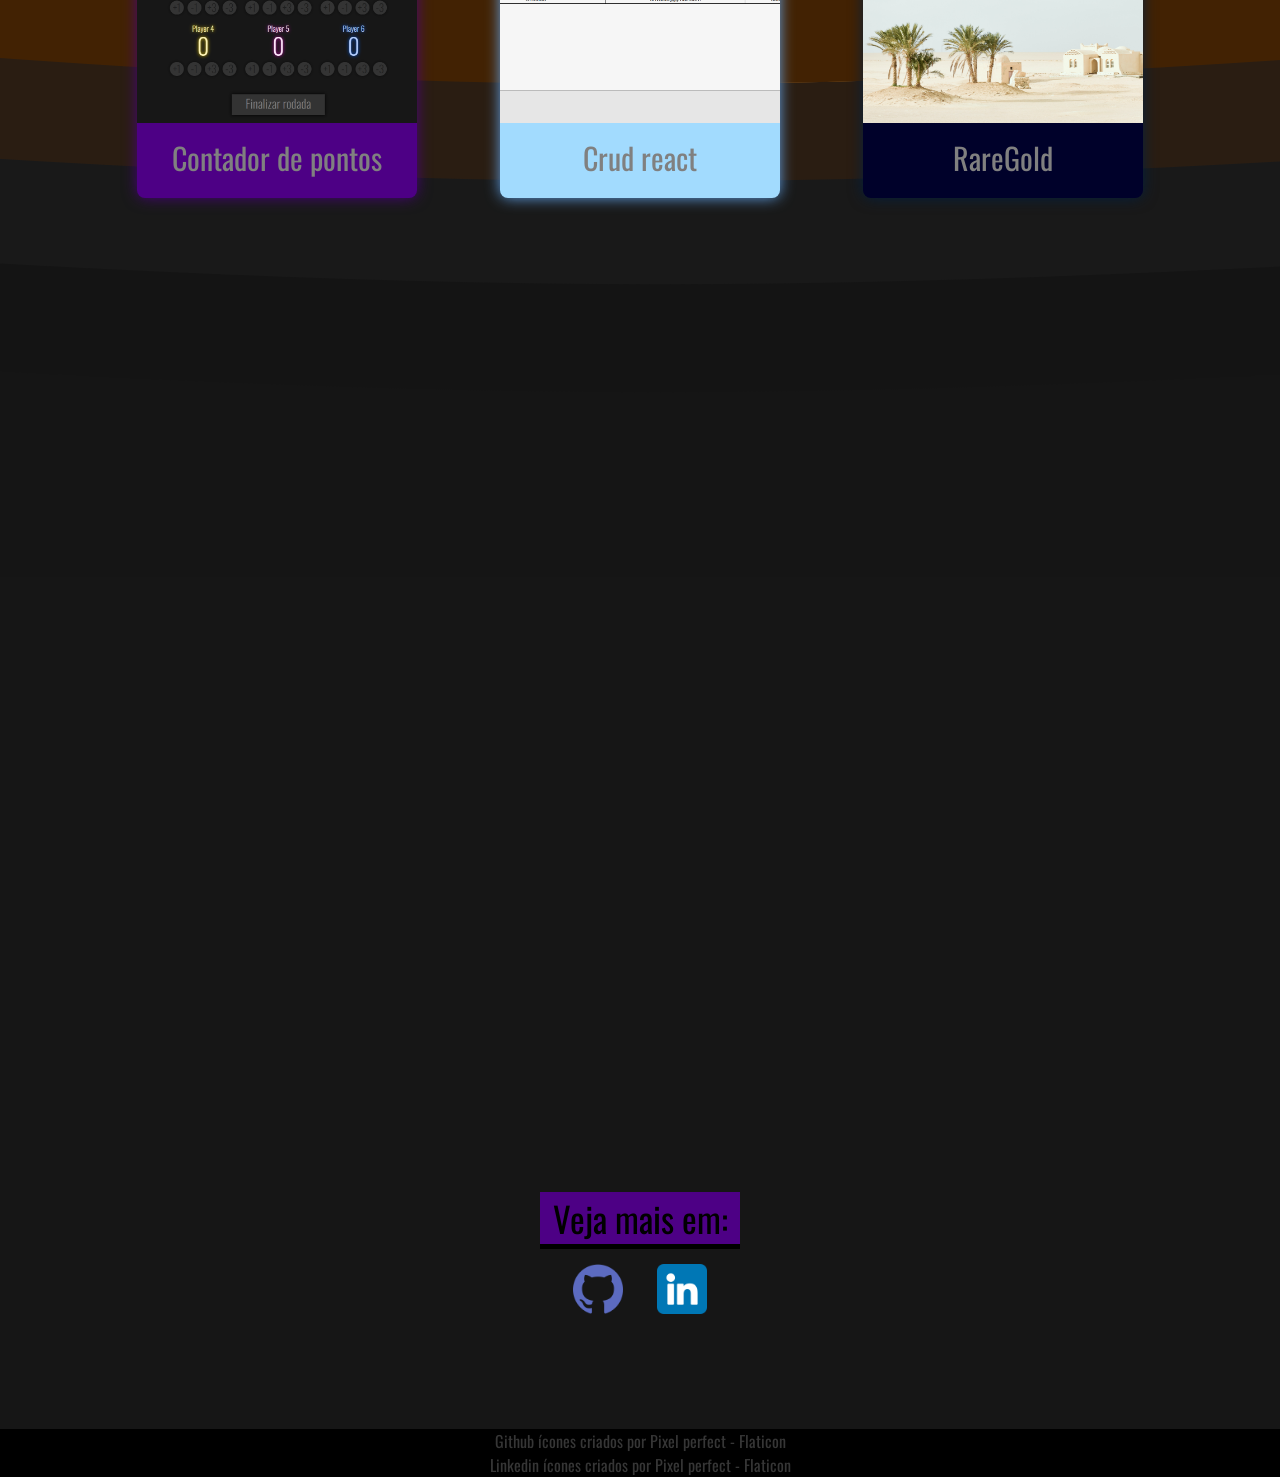
==== commit a4de0273: "adição do RareGold" ====
--- a/index.html
+++ b/index.html
@@ -69,14 +69,16 @@
                 <p>Com algumas semanas de curso comecei a entender um pouco mais sobre
                     como funcionavam realmente as coisas. Depois de concluir os meus primeiros projetos,
                     que eram extremamente simples, comecei a me interessar cada vez mais por progamação, então
-                    passei a estudar um pouco de back-end e também o front-end, mas foi no front-end que me identifiquei realmente, apesar de ter vontade
+                    passei a estudar um pouco de back-end e também o front-end, mas foi no front-end que me identifiquei
+                    realmente, apesar de ter vontade
                     de aprender futuramente mais sobre back-end.
-                    Essa grande identificação veio pelo fato de que sempre gostei de coisas visuais, como fotografia, edição de fotos e videos,
+                    Essa grande identificação veio pelo fato de que sempre gostei de coisas visuais, como fotografia,
+                    edição de fotos e videos,
                     e até em outras áreas da arte.
                 </p>
                 <p>Hoje, aqui estou fazendo o que não me arrependo de ter começado. E
                     será aqui, nesse portifólio, que você conhecerá um pouquinho dos meus projetos e poderá ver
-                     meu potêncial como programador iniciante.
+                    meu potêncial como programador iniciante.
                 </p>
             </div>
         </div>
@@ -144,30 +146,36 @@
         <div id="projects">
             <div id="projectBox">
                 <div class="projectCard scoreMarker">
-                    <img class="projectCardImg"
-                            src="./imagens/scoreMarkerImg.png" alt="scoreMarker">
-                    <a href="https://fantastic-halva-4101c1.netlify.app" target="_blank"><span class="projectCardTxt">Contador de pontos</span></a>
+                    <img class="projectCardImg" src="./imagens/scoreMarkerImg.png" alt="RareGold">
+                    <a href="https://fantastic-halva-4101c1.netlify.app" target="_blank"><span
+                            class="projectCardTxt">Contador de pontos</span></a>
                 </div>
 
                 <div class="projectCard crud-react">
-                    <img class="projectCardImg"
-                            src="./imagens/crud-reactImg.png" alt="todo-react">
-                    <a href="https://celebrated-smakager-4eaf4a.netlify.app/" target="_blank"><span class="projectCardTxt">Crud react</span></a>
-                </div>
-            </div>
-        </div>
-
-        
+                    <img class="projectCardImg" src="./imagens/crud-reactImg.png" alt="crud-react">
+                    <a href="https://celebrated-smakager-4eaf4a.netlify.app/" target="_blank"><span
+                            class="projectCardTxt">Crud react</span></a>
+                </div>
+
+                <div class="projectCard rareGold">
+                    <img class="projectCardImg" src="./imagens/rareGold.png" alt="scoreMarker">
+                    <a href="https://stunning-smakager-ee60e8.netlify.app" target="_blank"><span
+                            class="projectCardTxt">RareGold</span></a>
+                </div>
+            </div>
+        </div>
+
+
     </main>
-    
+
     <footer id="contact">
         <div id="contact-position">
             <div id="contact-links">
                 <span class="contact-txt">Veja mais em:</span>
                 <span class="img"><a href="https://github.com/FernandoRhenan?tab=repositories" target="_blank"><img
                             src="./icons/github.png" alt="github"></a></span>
-                <span class="img"><a href="https://www.linkedin.com/in/fernando-rhenan-weber-445ba4246" target="_blank"><img
-                            src="./icons/linkedin.png" alt="linkedin"></a></span>
+                <span class="img"><a href="https://www.linkedin.com/in/fernando-rhenan-weber-445ba4246"
+                        target="_blank"><img src="./icons/linkedin.png" alt="linkedin"></a></span>
             </div>
             <div>
                 <a class="linkFlaticon" href="https://www.flaticon.com/br/icones-gratis/github"
--- a/style.css
+++ b/style.css
@@ -314,6 +314,12 @@
   box-shadow: 0 0 15px -1px #69b1ff;
 }
 
+.rareGold{
+  text-align: center;
+  background-color: #00012a;
+  box-shadow: 0 0 15px -1px #002144;
+}
+
 
 /* contato */
 
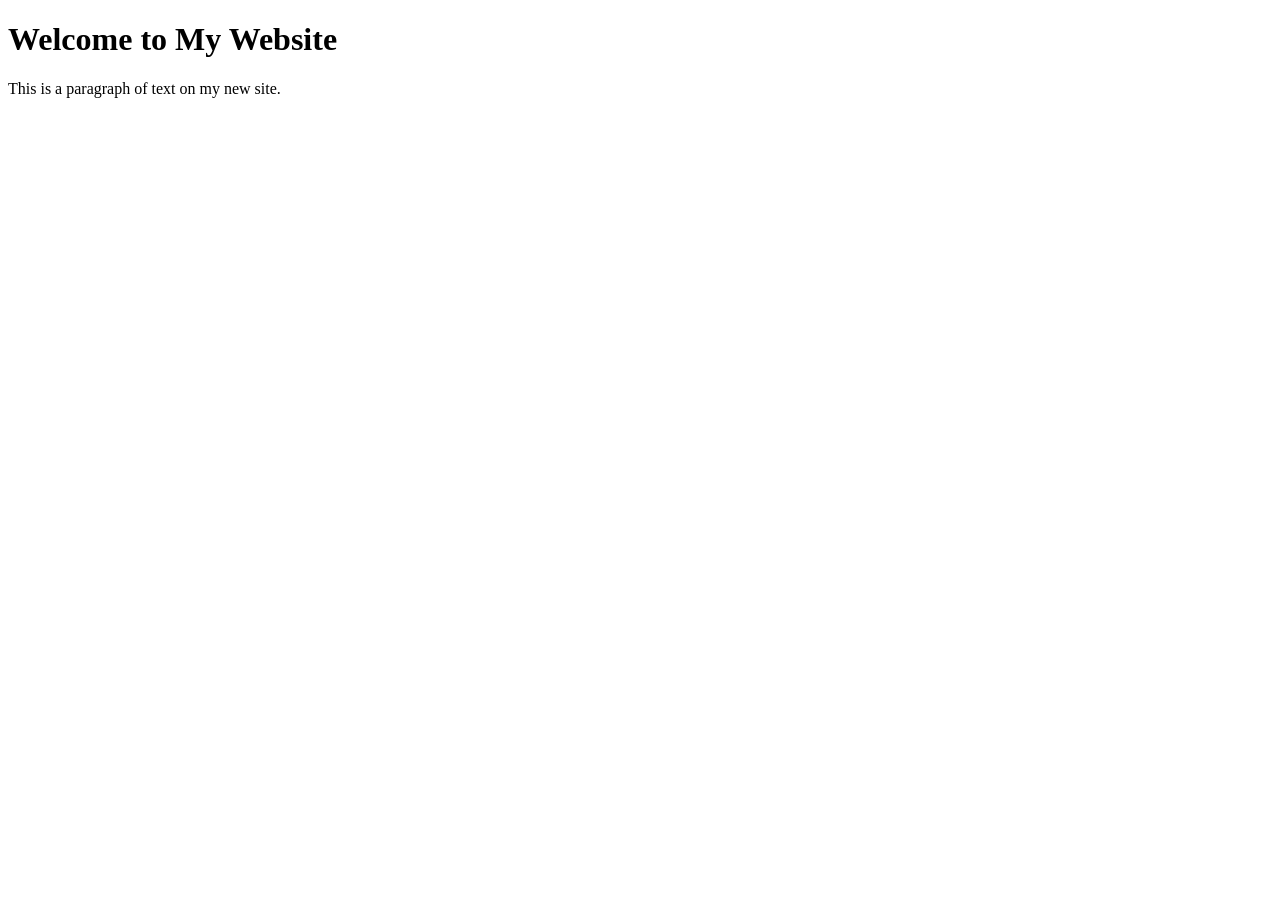
==== commit c62a7fde: "Create index.html" ====
--- a/index.html
+++ b/index.html
@@ -1,228 +1,16 @@
 <!DOCTYPE html>
-<html lang="en">
-
+<html lang="pt-br">
 <head>
     <meta charset="UTF-8">
-    <meta http-equiv="X-UA-Compatible" content="IE=edge">
     <meta name="viewport" content="width=device-width, initial-scale=1.0">
-
-    <!--  -->
-    <link rel="preconnect" href="https://fonts.googleapis.com">
-    <link rel="preconnect" href="https://fonts.gstatic.com" crossorigin>
-    <link href="https://fonts.googleapis.com/css2?family=Bebas+Neue&family=Oswald:wght@300&display=swap"
-        rel="stylesheet">
-
-    <link rel="stylesheet"
-        href="https://fonts.googleapis.com/css2?family=Material+Symbols+Outlined:opsz,wght,FILL,GRAD@48,400,0,0" />
-    <link rel="stylesheet"
-        href="https://fonts.googleapis.com/css2?family=Material+Symbols+Outlined:opsz,wght,FILL,GRAD@20..48,100..700,0..1,-50..200" />
-    <!--  -->
-    <link href="style.css" rel="stylesheet">
-    <title>Portifólio</title>
+    <title>Fernando Weber</title>
 </head>
-
 <body>
 
-    <main>
-        <div id="start">
+    <h1>Welcome to My Website</h1>
+    <p>This is a paragraph of text on my new site.</p>
+    
+    <!-- This is a comment. The browser will ignore it. -->
 
-            <div id="profileArea1"></div>
-
-            <div id="profileArea2">
-
-                <div id="profileCard">
-                    <img id="profilePicture" src="./imagens/IMG_20220710_215401_829.jpg">
-
-                    <div id="content-profileCard">
-                        <span>
-                            <span class="txt-size2">Olá, seja bem-vindo(a)!</span><br>
-                            <span class="txt-size3">Eu me chamo Fernando.</span>
-                        </span>
-                        <span class="txt-size1">Desenvolvedor Front-end.<br>
-                            Aqui, você conhecerá<br>
-                            um pouco sobre mim e meu trabalho.</span>
-                    </div>
-                </div>
-
-            </div>
-        </div>
-
-        <div id="aboutMe">
-            <div class="aboutMeCard defaultBox">
-
-                <h1>Uma breve introdução</h1>
-                <p>Olá, me chamo Fernando Rhenan Weber, tenho 18 anos. Estudo
-                    desinvolvimento web há alguns meses,
-                    cheguei de paraquedas nessa área, pois nunca fui muito ligado
-                    a tecnologia e sempre achei tudo isso muito complexo, sempre descartei a possibilidade
-                    de estudar algo relacionado a tecnologia.
-                    Porém tudo isso mudou quando eu estava prestes a sair da escola e sem rumo, não havia nada que me
-                    interessasse.
-                    Foi aí que conheci realmente o que era o desenvolvimento web, pois comecei a pesquisar sobre
-                    profissões e estava aberto a novas oportunidades, ja que qualquer experiencia seria válida. Juntando
-                    isso, mais a notável popularidade
-                    das áreas de tecnologia, comecei a realmente me interessar e ver uma possível
-                    oportunidade em algo jamais cogitado por mim. Não perdi tempo e entrei com toda a determinação,
-                    comprei um notebook e um curso
-                    para dar meus primeiros passos.
-                </p>
-                <p>Com algumas semanas de curso comecei a entender um pouco mais sobre
-                    como funcionavam realmente as coisas. Depois de concluir os meus primeiros projetos,
-                    que eram extremamente simples, comecei a me interessar cada vez mais por progamação, então
-                    passei a estudar um pouco de back-end e também o front-end, mas foi no front-end que me identifiquei
-                    realmente, apesar de ter vontade
-                    de aprender futuramente mais sobre back-end.
-                    Essa grande identificação veio pelo fato de que sempre gostei de coisas visuais, como fotografia,
-                    edição de fotos e videos,
-                    e até em outras áreas da arte.
-                </p>
-                <p>Hoje, aqui estou fazendo o que não me arrependo de ter começado. E
-                    será aqui, nesse portifólio, que você conhecerá um pouquinho dos meus projetos e poderá ver
-                    meu potêncial como programador iniciante.
-                </p>
-            </div>
-        </div>
-
-        <div id="skills">
-            <div class="skillsBox defaultBox">
-                <div id="changeAreaApp">
-                    <span class="arrow">&LT;</span>
-                    <div id="appCard">
-                        <img class="appIcon" src="./icons/html.png">
-                        <img class="appIcon" src="./icons/css.png">
-                        <img class="appIcon" src="./icons/javascript.png">
-                        <img class="appIcon" src="./icons/react.png">
-                        <img class="appIcon" src="./icons/git-alt-brands.svg">
-                    </div>
-                    <span class="arrow">&GT;</span>
-                </div>
-                <div class="showAreaApp">
-                    <span class="appText">
-                        <ul>
-                            <li>Principais Tags Semânticas</li>
-                            <li>Função das principais tags</li>
-                        </ul>
-                    </span>
-                    <span class="appText">
-                        <ul>
-                            <li>Responsividade</li>
-                            <li>Flex</li>
-                            <li>Grid</li>
-                            <li>Animações</li>
-                        </ul>
-                    </span>
-                    <span class="appText">
-                        <ul>
-                            <li>Manipulação do DOM</li>
-                            <li>JSON</li>
-                            <li>consumação de APIs</li>
-                            <li>Requisições</li>
-                            <li>Objetos</li>
-                            <li>Vetores</li>
-                            <li>Básico de NodeJs</li>
-                            <li>Principais métodos</li>
-                        </ul>
-                    </span>
-                    <span class="appText">
-                        <ul>
-                            <li>Em estudos...</li>
-                        </ul>
-                    </span>
-                    <span class="appText">
-                        <ul>
-                            <li>Alguns conceitos sobre Git</li>
-                            <li>Funcionalidades</li>
-                            <li>Comandos básicos</li>
-                            <li>Repositório remoto</li>
-                        </ul>
-                    </span>
-                </div>
-            </div>
-
-        </div>
-
-        <!-- 1000x875 (Padrão das imagens) -->
-
-        <div id="projects">
-            <div id="projectBox">
-                <div class="projectCard scoreMarker">
-                    <img class="projectCardImg" src="./imagens/scoreMarkerImg.png" alt="RareGold">
-                    <a href="https://fantastic-halva-4101c1.netlify.app" target="_blank"><span
-                            class="projectCardTxt">Contador de pontos</span></a>
-                </div>
-
-                <div class="projectCard crud-react">
-                    <img class="projectCardImg" src="./imagens/crud-reactImg.png" alt="crud-react">
-                    <a href="https://celebrated-smakager-4eaf4a.netlify.app/" target="_blank"><span
-                            class="projectCardTxt">Crud react</span></a>
-                </div>
-
-                <div class="projectCard rareGold">
-                    <img class="projectCardImg" src="./imagens/rareGold.png" alt="scoreMarker">
-                    <a href="https://stunning-smakager-ee60e8.netlify.app" target="_blank"><span
-                            class="projectCardTxt">RareGold</span></a>
-                </div>
-            </div>
-        </div>
-
-
-    </main>
-
-    <footer id="contact">
-        <div id="contact-position">
-            <div id="contact-links">
-                <span class="contact-txt">Veja mais em:</span>
-                <span class="img"><a href="https://github.com/FernandoRhenan?tab=repositories" target="_blank"><img
-                            src="./icons/github.png" alt="github"></a></span>
-                <span class="img"><a href="https://www.linkedin.com/in/fernando-rhenan-weber-445ba4246"
-                        target="_blank"><img src="./icons/linkedin.png" alt="linkedin"></a></span>
-            </div>
-            <div>
-                <a class="linkFlaticon" href="https://www.flaticon.com/br/icones-gratis/github"
-                    title="github ícones">Github ícones criados por Pixel perfect - Flaticon</a>
-                <a class="linkFlaticon" href="https://www.flaticon.com/br/icones-gratis/linkedin"
-                    title="github ícones">Linkedin ícones criados por Pixel perfect - Flaticon</a>
-            </div>
-        </div>
-    </footer>
-
-    <header>
-        <div id="headerBar">
-            <ul id="uList-headerBar">
-                <li><a href="#start">Início</a></li>
-                <li><a href="#aboutMe">Sobre Mim</a></li>
-                <li><a href="#skills">Habilidades</a></li>
-                <li><a href="#projects">Projetos</a></li>
-                <li><a href="#contact">Contato</a></li>
-            </ul>
-        </div>
-
-    </header>
-
-    <div id="headerBar-mob">
-        <span id="menuIcon" class="material-symbols-outlined">
-            menu
-        </span>
-    </div>
-
-    <div id="slider">
-        <div id="closeSliderBtn"><span class="material-symbols-outlined">
-                close
-            </span>
-        </div>
-
-        <div id="slider-container">
-            <ul id="uList-headerBar-mob">
-                <li><a class="aMob" href="#start">Início</a></li>
-                <li><a class="aMob" href="#aboutMe">Sobre Mim</a></li>
-                <li><a class="aMob" href="#skills">Habilidades</a></li>
-                <li><a class="aMob" href="#projects">Projetos</a></li>
-                <li><a class="aMob" href="#contact">Contato</a></li>
-            </ul>
-        </div>
-    </div>
-
-    <script src="script.js"></script>
 </body>
-
-</html>+</html>
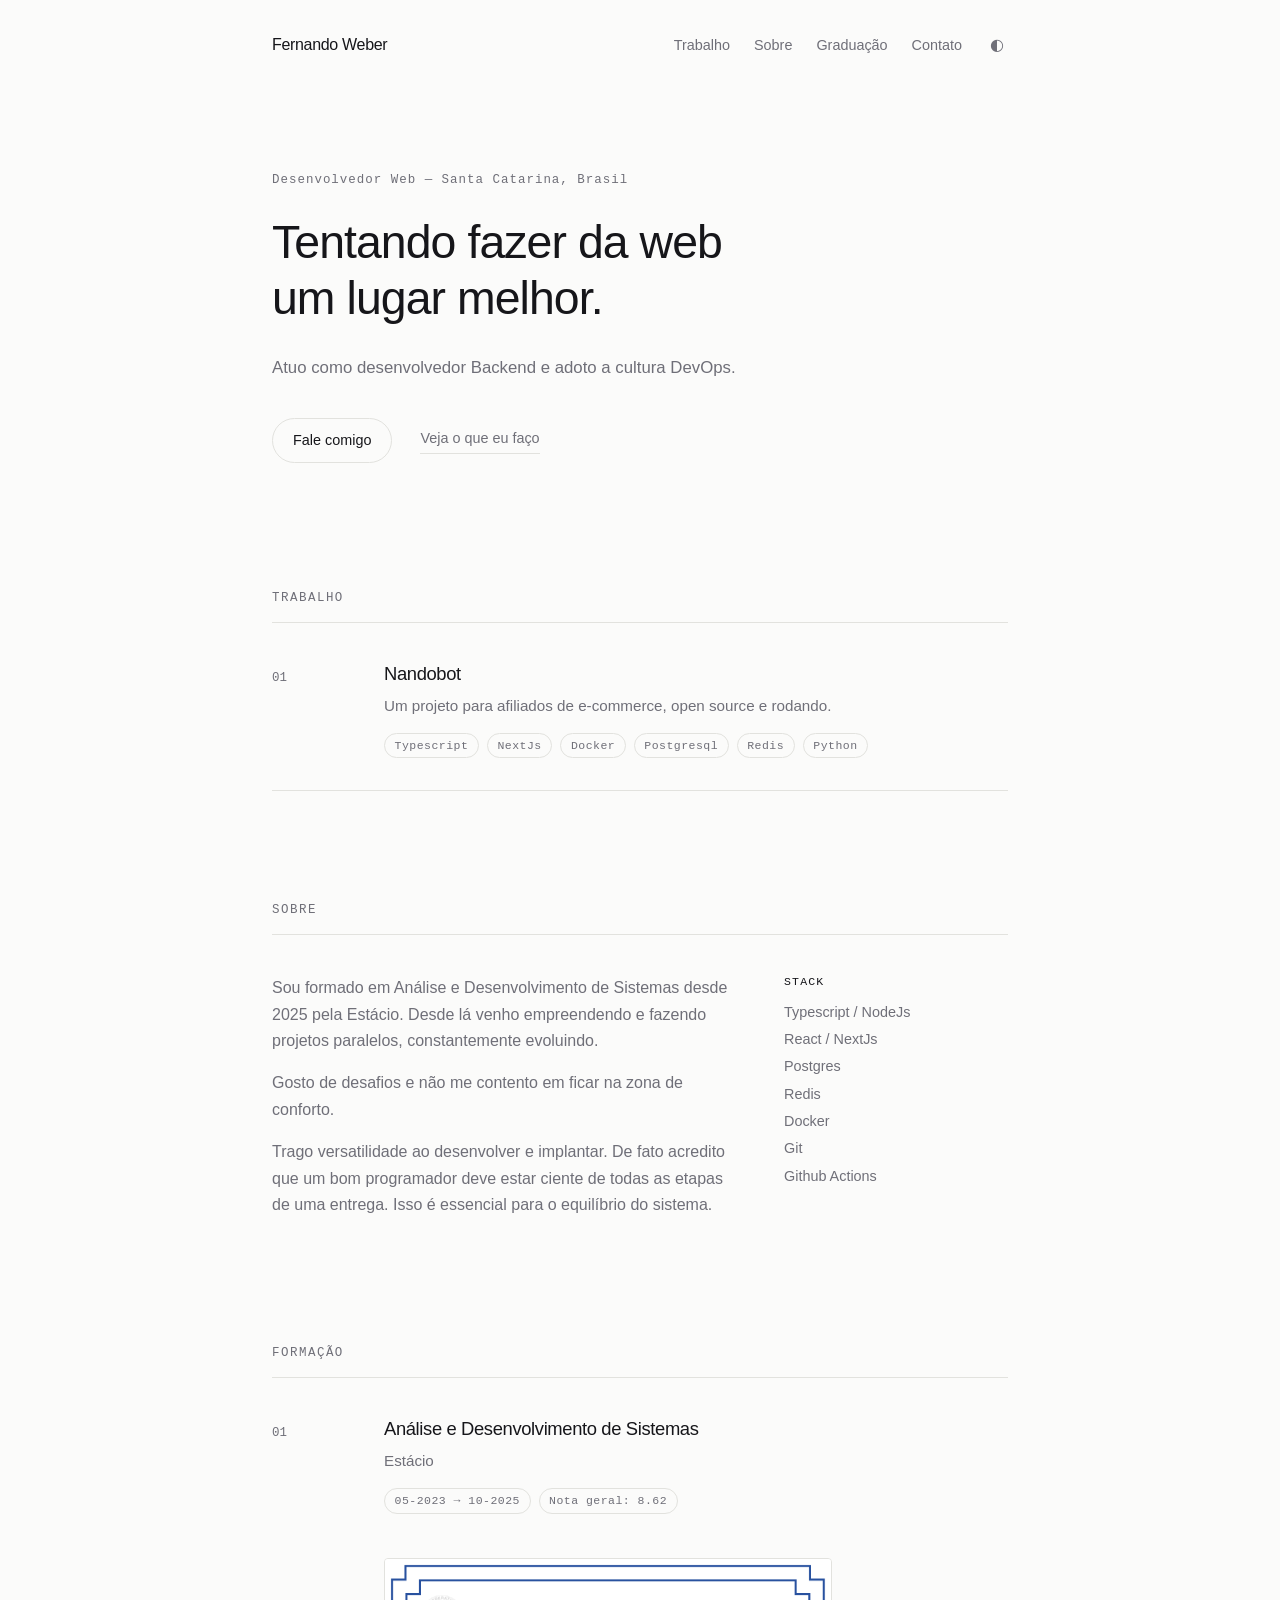
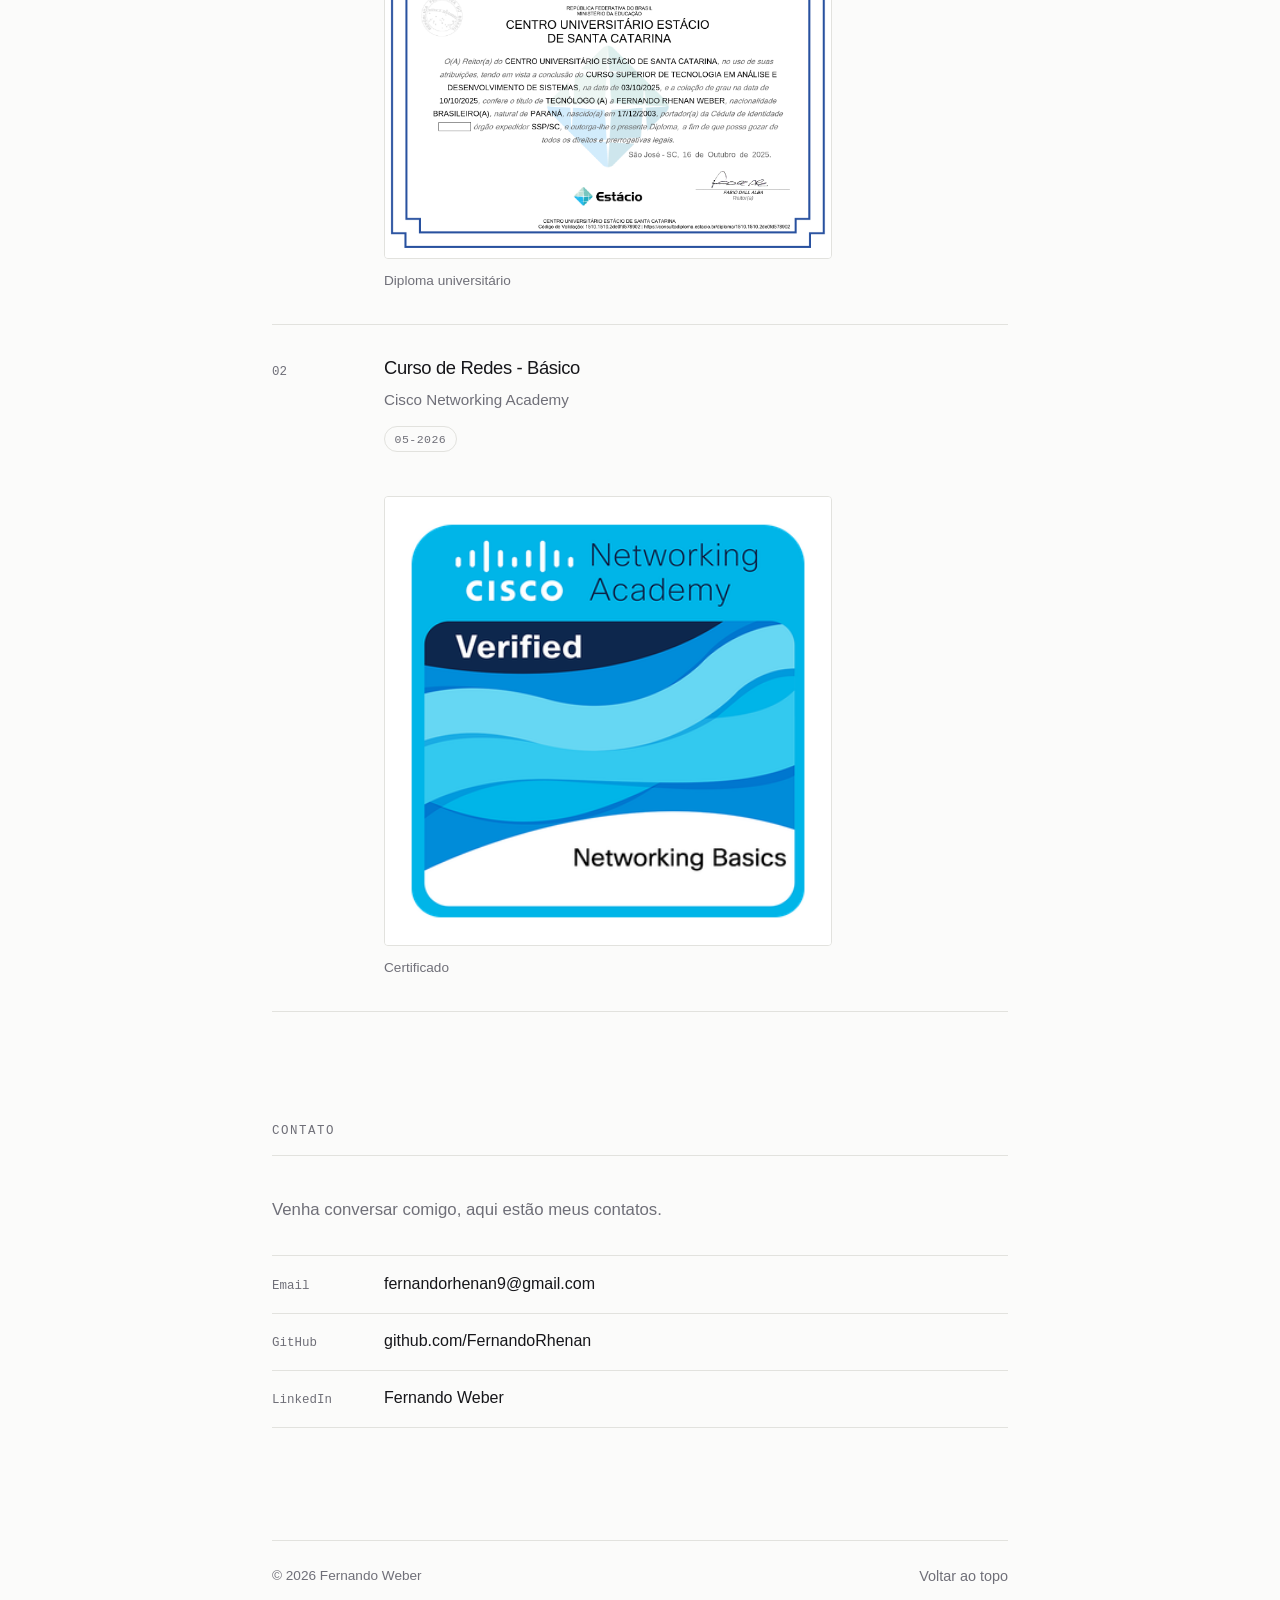
==== commit 8933c494: "feat: add new images and some fixes" ====
--- a/index.html
+++ b/index.html
@@ -1,16 +1,189 @@
-<!DOCTYPE html>
-<html lang="pt-br">
-<head>
-    <meta charset="UTF-8">
-    <meta name="viewport" content="width=device-width, initial-scale=1.0">
-    <title>Fernando Weber</title>
-</head>
-<body>
+<!doctype html>
+<html lang="en">
+  <head>
+    <meta charset="UTF-8" />
+    <meta name="viewport" content="width=device-width, initial-scale=1.0" />
+    <meta
+      name="description"
+      content="[One-line description of you and what you build]"
+    />
+    <title>Fernando Weber — Web Developer</title>
+    <link rel="stylesheet" href="styles.css" />
+  </head>
 
-    <h1>Welcome to My Website</h1>
-    <p>This is a paragraph of text on my new site.</p>
-    
-    <!-- This is a comment. The browser will ignore it. -->
+  <body>
+    <header class="site-header">
+      <a class="wordmark" href="#top">Fernando Weber</a>
+      <nav>
+        <ul>
+          <li><a href="#work">Trabalho</a></li>
+          <li><a href="#about">Sobre</a></li>
+          <li><a href="#education">Graduação</a></li>
+          <li><a href="#contact">Contato</a></li>
+        </ul>
+      </nav>
+      <button id="theme-toggle" type="button" aria-label="Toggle color theme">
+        <span aria-hidden="true">◐</span>
+      </button>
+    </header>
 
-</body>
+    <main id="top">
+      <section class="hero">
+        <p class="eyebrow">Desenvolvedor Web — Santa Catarina, Brasil</p>
+        <h1>Tentando fazer da web um lugar melhor.</h1>
+        <p class="lede">
+          Atuo como desenvolvedor Backend e adoto a cultura DevOps.
+        </p>
+        <p class="hero-actions">
+          <a class="button" href="#contact">Fale comigo</a>
+          <a class="link" href="#work">Veja o que eu faço</a>
+        </p>
+      </section>
+
+      <section id="work" class="section">
+        <h2 class="section-title">Trabalho</h2>
+
+        <ol class="project-list">
+          <li class="project">
+            <div class="project-meta">
+              <span class="project-index">01</span>
+            </div>
+            <div class="project-body">
+              <h3><a href="./nandobot.html">Nandobot</a></h3>
+              <p>
+                Um projeto para afiliados de e-commerce, open source e rodando.
+              </p>
+              <ul class="tags">
+                <li>Typescript</li>
+                <li>NextJs</li>
+                <li>Docker</li>
+                <li>Postgresql</li>
+                <li>Redis</li>
+                <li>Python</li>
+              </ul>
+            </div>
+          </li>
+        </ol>
+      </section>
+
+      <section id="about" class="section">
+        <h2 class="section-title">Sobre</h2>
+        <div class="about-grid">
+          <div class="about-text">
+            <p>
+              Sou formado em Análise e Desenvolvimento de Sistemas desde 2025
+              pela Estácio. Desde lá venho empreendendo e fazendo projetos
+              paralelos, constantemente evoluindo.
+            </p>
+            <p>
+              Gosto de desafios e não me contento em ficar na zona de conforto.
+            </p>
+            <p>
+              Trago versatilidade ao desenvolver e implantar. De fato acredito
+              que um bom programador deve estar ciente de todas as etapas de uma
+              entrega. Isso é essencial para o equilíbrio do sistema.
+            </p>
+          </div>
+          <div class="about-side">
+            <h4>Stack</h4>
+            <ul class="plain-list">
+              <li>Typescript / NodeJs</li>
+              <li>React / NextJs</li>
+              <li>Postgres</li>
+              <li>Redis</li>
+              <li>Docker</li>
+              <li>Git</li>
+              <li>Github Actions</li>
+            </ul>
+          </div>
+        </div>
+      </section>
+
+      <section id="education" class="section">
+        <h2 class="section-title">Formação</h2>
+        <ol class="project-list">
+          <li class="project">
+            <div class="project-meta">
+              <span class="project-index">01</span>
+            </div>
+            <div class="project-body">
+              <h3>Análise e Desenvolvimento de Sistemas</h3>
+              <p>Estácio</p>
+              <ul class="tags">
+                <li>05-2023 → 10-2025</li>
+                <li>Nota geral: 8.62</li>
+              </ul>
+            </div>
+            <figure>
+              <a href="public/diploma.png" target="_blank">
+                <img src="./public/diploma.png" loading="lazy" />
+              </a>
+              <figcaption>Diploma universitário</figcaption>
+            </figure>
+          </li>
+          <li class="project">
+            <div class="project-meta">
+              <span class="project-index">02</span>
+            </div>
+            <div class="project-body">
+              <h3>Curso de Redes - Básico</h3>
+              <p>Cisco Networking Academy</p>
+              <ul class="tags">
+                <li>05-2026</li>
+              </ul>
+            </div>
+            <figure>
+              <a
+                href="https://www.credly.com/badges/61dafdb2-c629-4b6b-afde-3ce85b304fd9/linked_in?t=tfczmu"
+                target="_blank"
+              >
+                <img src="./public/cisco_network_basics.png" loading="lazy" />
+              </a>
+              <figcaption>Certificado</figcaption>
+            </figure>
+          </li>
+        </ol>
+      </section>
+      <section id="contact" class="section">
+        <h2 class="section-title">Contato</h2>
+        <p class="lede">Venha conversar comigo, aqui estão meus contatos.</p>
+        <ul class="contact-list">
+          <li>
+            <span>Email</span
+            ><a
+              referrerpolicy="no-referrer"
+              target="_blank"
+              href="mailto:fernandorhenan9@gmail.com"
+              >fernandorhenan9@gmail.com</a
+            >
+          </li>
+          <li>
+            <span>GitHub</span
+            ><a
+              href="https://github.com/FernandoRhenan"
+              referrerpolicy="no-referrer"
+              target="_blank"
+              >github.com/FernandoRhenan</a
+            >
+          </li>
+          <li>
+            <span>LinkedIn</span
+            ><a
+              href="https://www.linkedin.com/in/fernando-rhenan-weber-445ba4246/"
+              referrerpolicy="no-referrer"
+              target="_blank"
+              >Fernando Weber</a
+            >
+          </li>
+        </ul>
+      </section>
+    </main>
+
+    <footer class="site-footer">
+      <p>© <span id="year"></span> Fernando Weber</p>
+      <p><a href="#top">Voltar ao topo</a></p>
+    </footer>
+
+    <script src="main.js"></script>
+  </body>
 </html>
--- a/styles.css
+++ b/styles.css
@@ -0,0 +1,566 @@
+/* ---------------------------------------------------------------
+   Tokens
+--------------------------------------------------------------- */
+
+:root {
+    --bg: #fbfbfa;
+    --fg: #16161a;
+    --muted: #6f6f78;
+    --line: #e2e2de;
+    --accent: #16161a;
+
+    --font: ui-sans-serif, -apple-system, "Segoe UI", Inter, Helvetica, Arial, sans-serif;
+    --mono: ui-monospace, SFMono-Regular, "SF Mono", Menlo, monospace;
+
+    --measure: 62ch;
+    --page: 46rem;
+    --gap: 1rem;
+    --space: clamp(4rem, 10vw, 7rem);
+}
+
+:root[data-theme="dark"] {
+    --bg: #101013;
+    --fg: #ececeb;
+    --muted: #8f8f99;
+    --line: #26262c;
+    --accent: #ececeb;
+}
+
+@media (prefers-color-scheme: dark) {
+    :root:not([data-theme="light"]) {
+        --bg: #101013;
+        --fg: #ececeb;
+        --muted: #8f8f99;
+        --line: #26262c;
+        --accent: #ececeb;
+    }
+}
+
+/* ---------------------------------------------------------------
+   Base
+--------------------------------------------------------------- */
+
+*,
+*::before,
+*::after {
+    box-sizing: border-box;
+}
+
+html {
+    scroll-behavior: smooth;
+    -webkit-text-size-adjust: 100%;
+}
+
+body {
+    margin: 0;
+    padding: 0 1.5rem;
+    background: var(--bg);
+    color: var(--fg);
+    font-family: var(--font);
+    font-size: 1rem;
+    line-height: 1.65;
+    -webkit-font-smoothing: antialiased;
+}
+
+h1,
+h2,
+h3,
+h4 {
+    font-weight: 500;
+    line-height: 1.2;
+    letter-spacing: -0.02em;
+    margin: 0;
+}
+
+p {
+    margin: 0 0 1rem;
+    max-width: var(--measure);
+}
+
+a {
+    color: inherit;
+    text-decoration: none;
+}
+
+ul,
+ol {
+    margin: 0;
+    padding: 0;
+    list-style: none;
+}
+
+:focus-visible {
+    outline: 2px solid var(--accent);
+    outline-offset: 3px;
+    border-radius: 2px;
+}
+
+/* ---------------------------------------------------------------
+   Header
+--------------------------------------------------------------- */
+
+.site-header {
+    display: flex;
+    align-items: center;
+    gap: 1.5rem;
+    max-width: var(--page);
+    margin: 0 auto;
+    padding: 2rem 0;
+}
+
+.wordmark {
+    font-weight: 500;
+    letter-spacing: -0.02em;
+    margin-right: auto;
+}
+
+.site-header nav ul {
+    display: flex;
+    gap: 1.5rem;
+}
+
+.site-header nav a,
+.site-footer a {
+    color: var(--muted);
+    font-size: 0.9rem;
+    transition: color 0.2s ease;
+}
+
+.site-header nav a:hover,
+.site-footer a:hover {
+    color: var(--fg);
+}
+
+#theme-toggle {
+    background: none;
+    border: 0;
+    padding: 0.25rem;
+    color: var(--muted);
+    font-size: 1rem;
+    line-height: 1;
+    cursor: pointer;
+    transition: color 0.2s ease;
+}
+
+#theme-toggle:hover {
+    color: var(--fg);
+}
+
+/* ---------------------------------------------------------------
+   Layout
+--------------------------------------------------------------- */
+
+main {
+    max-width: var(--page);
+    margin: 0 auto;
+}
+
+.section {
+    padding-top: var(--space);
+}
+
+.section-title {
+    font-size: 0.78rem;
+    font-family: var(--mono);
+    font-weight: 400;
+    letter-spacing: 0.12em;
+    text-transform: uppercase;
+    color: var(--muted);
+    padding-bottom: 1rem;
+    margin-bottom: 2.5rem;
+    border-bottom: 1px solid var(--line);
+}
+
+/* ---------------------------------------------------------------
+   Hero
+--------------------------------------------------------------- */
+
+.hero {
+    padding: clamp(3rem, 8vw, 5rem) 0 0;
+}
+
+.eyebrow {
+    font-family: var(--mono);
+    font-size: 0.78rem;
+    letter-spacing: 0.08em;
+    color: var(--muted);
+    margin-bottom: 1.5rem;
+}
+
+.hero h1 {
+    font-size: clamp(1.9rem, 5.5vw, 2.9rem);
+    max-width: 20ch;
+    margin-bottom: 1.75rem;
+}
+
+.lede {
+    color: var(--muted);
+    font-size: 1.05rem;
+}
+
+.hero-actions {
+    display: flex;
+    align-items: center;
+    gap: 1.75rem;
+    margin-top: 2.25rem;
+}
+
+.button {
+    display: inline-block;
+    padding: 0.6rem 1.25rem;
+    border: 1px solid var(--line);
+    border-radius: 999px;
+    font-size: 0.9rem;
+    transition: border-color 0.2s ease, background 0.2s ease;
+}
+
+.button:hover {
+    border-color: var(--accent);
+}
+
+.link {
+    font-size: 0.9rem;
+    color: var(--muted);
+    border-bottom: 1px solid var(--line);
+    padding-bottom: 2px;
+    transition: color 0.2s ease, border-color 0.2s ease;
+}
+
+.link:hover {
+    color: var(--fg);
+    border-color: var(--accent);
+}
+
+/* ---------------------------------------------------------------
+   Work
+--------------------------------------------------------------- */
+
+.project {
+    display: grid;
+    grid-template-columns: 6rem 1fr;
+    gap: var(--gap);
+    padding: 2rem 0;
+    border-bottom: 1px solid var(--line);
+}
+
+.project:first-child {
+    padding-top: 0;
+}
+
+.project-meta {
+    display: flex;
+    flex-direction: column;
+    gap: 0.2rem;
+    font-family: var(--mono);
+    font-size: 0.78rem;
+    color: var(--muted);
+    padding-top: 0.3rem;
+}
+
+.project h3 {
+    font-size: 1.15rem;
+    margin-bottom: 0.5rem;
+}
+
+.project h3 a {
+    border-bottom: 1px solid transparent;
+    transition: border-color 0.2s ease;
+}
+
+.project h3 a:hover {
+    border-color: var(--accent);
+}
+
+.project p {
+    color: var(--muted);
+    font-size: 0.95rem;
+    margin-bottom: 0.9rem;
+}
+
+.tags {
+    display: flex;
+    flex-wrap: wrap;
+    gap: 0.5rem;
+}
+
+.tags li {
+    font-family: var(--mono);
+    font-size: 0.72rem;
+    letter-spacing: 0.04em;
+    color: var(--muted);
+    border: 1px solid var(--line);
+    border-radius: 999px;
+    padding: 0.15rem 0.6rem;
+}
+
+/* ---------------------------------------------------------------
+   About
+--------------------------------------------------------------- */
+
+.about-grid {
+    display: grid;
+    grid-template-columns: 1fr 14rem;
+    gap: 3rem;
+}
+
+.about-text p {
+    color: var(--muted);
+}
+
+.about-side h4 {
+    font-family: var(--mono);
+    font-size: 0.72rem;
+    font-weight: 400;
+    letter-spacing: 0.1em;
+    text-transform: uppercase;
+    color: var(--fg);
+    margin-bottom: 0.6rem;
+}
+
+.about-side h4 + .plain-list {
+    margin-bottom: 2rem;
+}
+
+.plain-list li {
+    color: var(--muted);
+    font-size: 0.9rem;
+    line-height: 1.9;
+}
+
+/* ---------------------------------------------------------------
+   Contact
+--------------------------------------------------------------- */
+
+.contact-list {
+    margin-top: 2rem;
+    border-top: 1px solid var(--line);
+}
+
+.contact-list li {
+    display: flex;
+    align-items: baseline;
+    gap: var(--gap);
+    padding: 0.9rem 0;
+    border-bottom: 1px solid var(--line);
+}
+
+.contact-list span {
+    flex: 0 0 6rem;
+    font-family: var(--mono);
+    font-size: 0.78rem;
+    color: var(--muted);
+}
+
+.contact-list a {
+    border-bottom: 1px solid transparent;
+    transition: border-color 0.2s ease;
+}
+
+.contact-list a:hover {
+    border-color: var(--accent);
+}
+
+/* ---------------------------------------------------------------
+   Footer
+--------------------------------------------------------------- */
+
+.site-footer {
+    display: flex;
+    justify-content: space-between;
+    gap: var(--gap);
+    max-width: var(--page);
+    margin: var(--space) auto 0;
+    padding: 1.5rem 0 3rem;
+    border-top: 1px solid var(--line);
+    color: var(--muted);
+    font-size: 0.85rem;
+}
+
+.site-footer p {
+    margin: 0;
+}
+
+/* ---------------------------------------------------------------
+   Small screens
+--------------------------------------------------------------- */
+
+@media (max-width: 40rem) {
+    .site-header {
+        flex-wrap: wrap;
+        gap: 0.75rem 1.25rem;
+    }
+
+    .project,
+    .about-grid {
+        grid-template-columns: 1fr;
+        gap: 0.75rem;
+    }
+
+    .project-meta {
+        flex-direction: row;
+        gap: 0.75rem;
+        padding-top: 0;
+    }
+
+    .project figure {
+        grid-column: 1;
+    }
+
+    .about-grid {
+        gap: 2.5rem;
+    }
+
+    .hero-actions {
+        flex-wrap: wrap;
+        gap: 1.25rem;
+    }
+}
+
+@media (prefers-reduced-motion: reduce) {
+    html {
+        scroll-behavior: auto;
+    }
+
+    * {
+        transition: none !important;
+    }
+}
+
+/* ---------------------------------------------------------------
+   Case study page
+--------------------------------------------------------------- */
+
+.case .hero h1 {
+    max-width: 16ch;
+}
+
+.case .section p {
+    color: var(--muted);
+}
+
+.facts {
+    display: grid;
+    grid-template-columns: repeat(2, 1fr);
+    gap: 1.75rem 3rem;
+}
+
+.facts span {
+    display: block;
+    font-family: var(--mono);
+    font-size: 0.72rem;
+    letter-spacing: 0.1em;
+    text-transform: uppercase;
+    color: var(--muted);
+    margin-bottom: 0.35rem;
+}
+
+.facts p {
+    margin: 0;
+    font-size: 0.95rem;
+}
+
+/* Steps ------------------------------------------------------- */
+
+.steps > li {
+    display: grid;
+    grid-template-columns: 6rem 1fr;
+    gap: var(--gap);
+    padding-bottom: 3.5rem;
+}
+
+.step-meta {
+    font-family: var(--mono);
+    font-size: 0.78rem;
+    color: var(--muted);
+    padding-top: 0.35rem;
+}
+
+.step-body h3 {
+    font-size: 1.15rem;
+    margin-bottom: 0.6rem;
+}
+
+.step-body p {
+    font-size: 0.95rem;
+}
+
+.step-body em {
+    font-family: var(--mono);
+    font-size: 0.85em;
+    font-style: normal;
+    color: var(--fg);
+}
+
+/* Figures ----------------------------------------------------- */
+
+figure {
+    margin: 1.75rem 0 0;
+}
+
+figure img {
+    display: block;
+    width: 100%;
+    height: auto;
+    border: 1px solid var(--line);
+    border-radius: 4px;
+}
+
+.project figure {
+    grid-column: 2;
+    max-width: 28rem;
+}
+
+figure a {
+    display: block;
+    transition: opacity 0.2s ease;
+}
+
+figure a:hover {
+    opacity: 0.85;
+}
+
+figcaption {
+    margin-top: 0.75rem;
+    max-width: var(--measure);
+    font-size: 0.85rem;
+    line-height: 1.5;
+    color: var(--muted);
+}
+
+/* Screenshots breathe wider than the text column on large screens */
+@media (min-width: 64rem) {
+    .step-body figure {
+        width: min(64rem, calc(100vw - 3rem));
+        margin-left: calc(50% - 3.5rem);
+        transform: translateX(-50%);
+    }
+}
+
+/* Notes ------------------------------------------------------- */
+
+.notes {
+    display: grid;
+    gap: 1.75rem;
+}
+
+.notes h4 {
+    font-size: 0.95rem;
+    margin-bottom: 0.3rem;
+}
+
+.notes p {
+    margin: 0;
+    font-size: 0.95rem;
+}
+
+@media (max-width: 40rem) {
+    .facts {
+        grid-template-columns: 1fr;
+        gap: 1.5rem;
+    }
+
+    .steps > li {
+        grid-template-columns: 1fr;
+        gap: 0.5rem;
+    }
+}
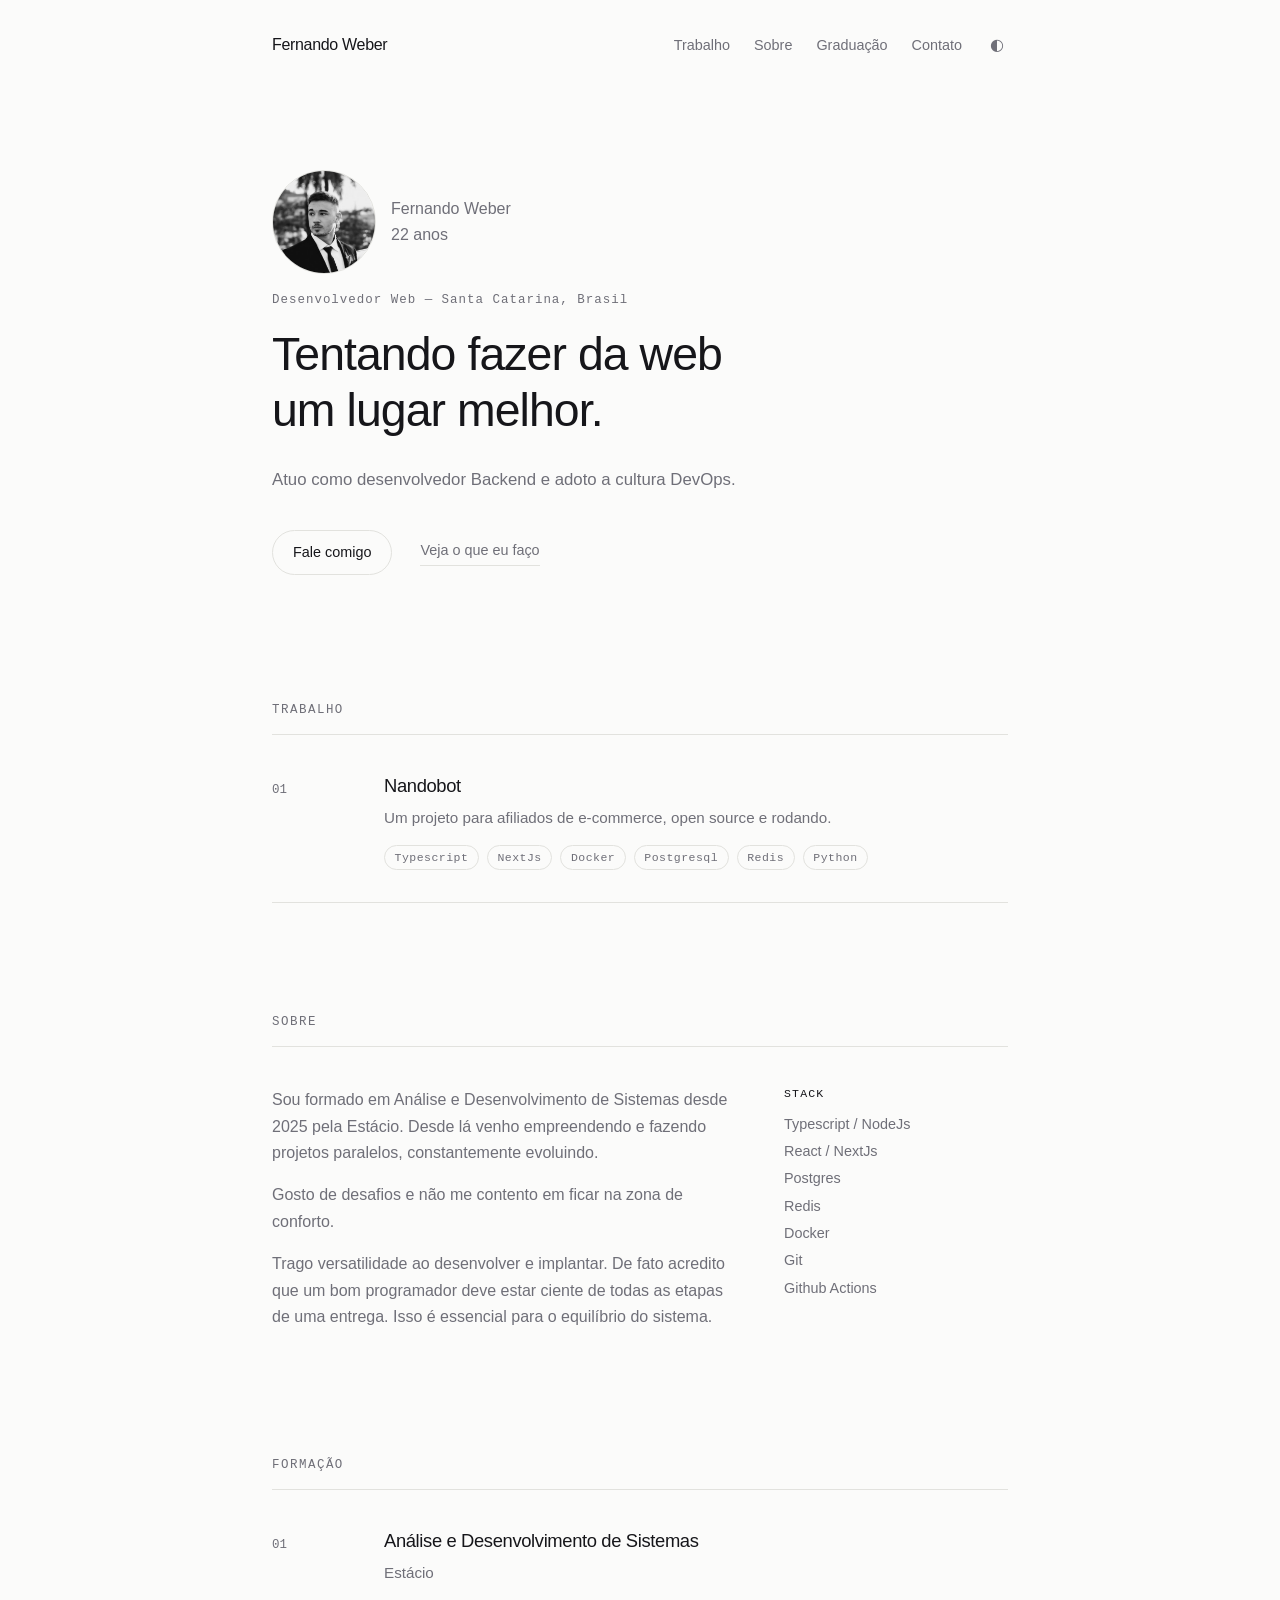
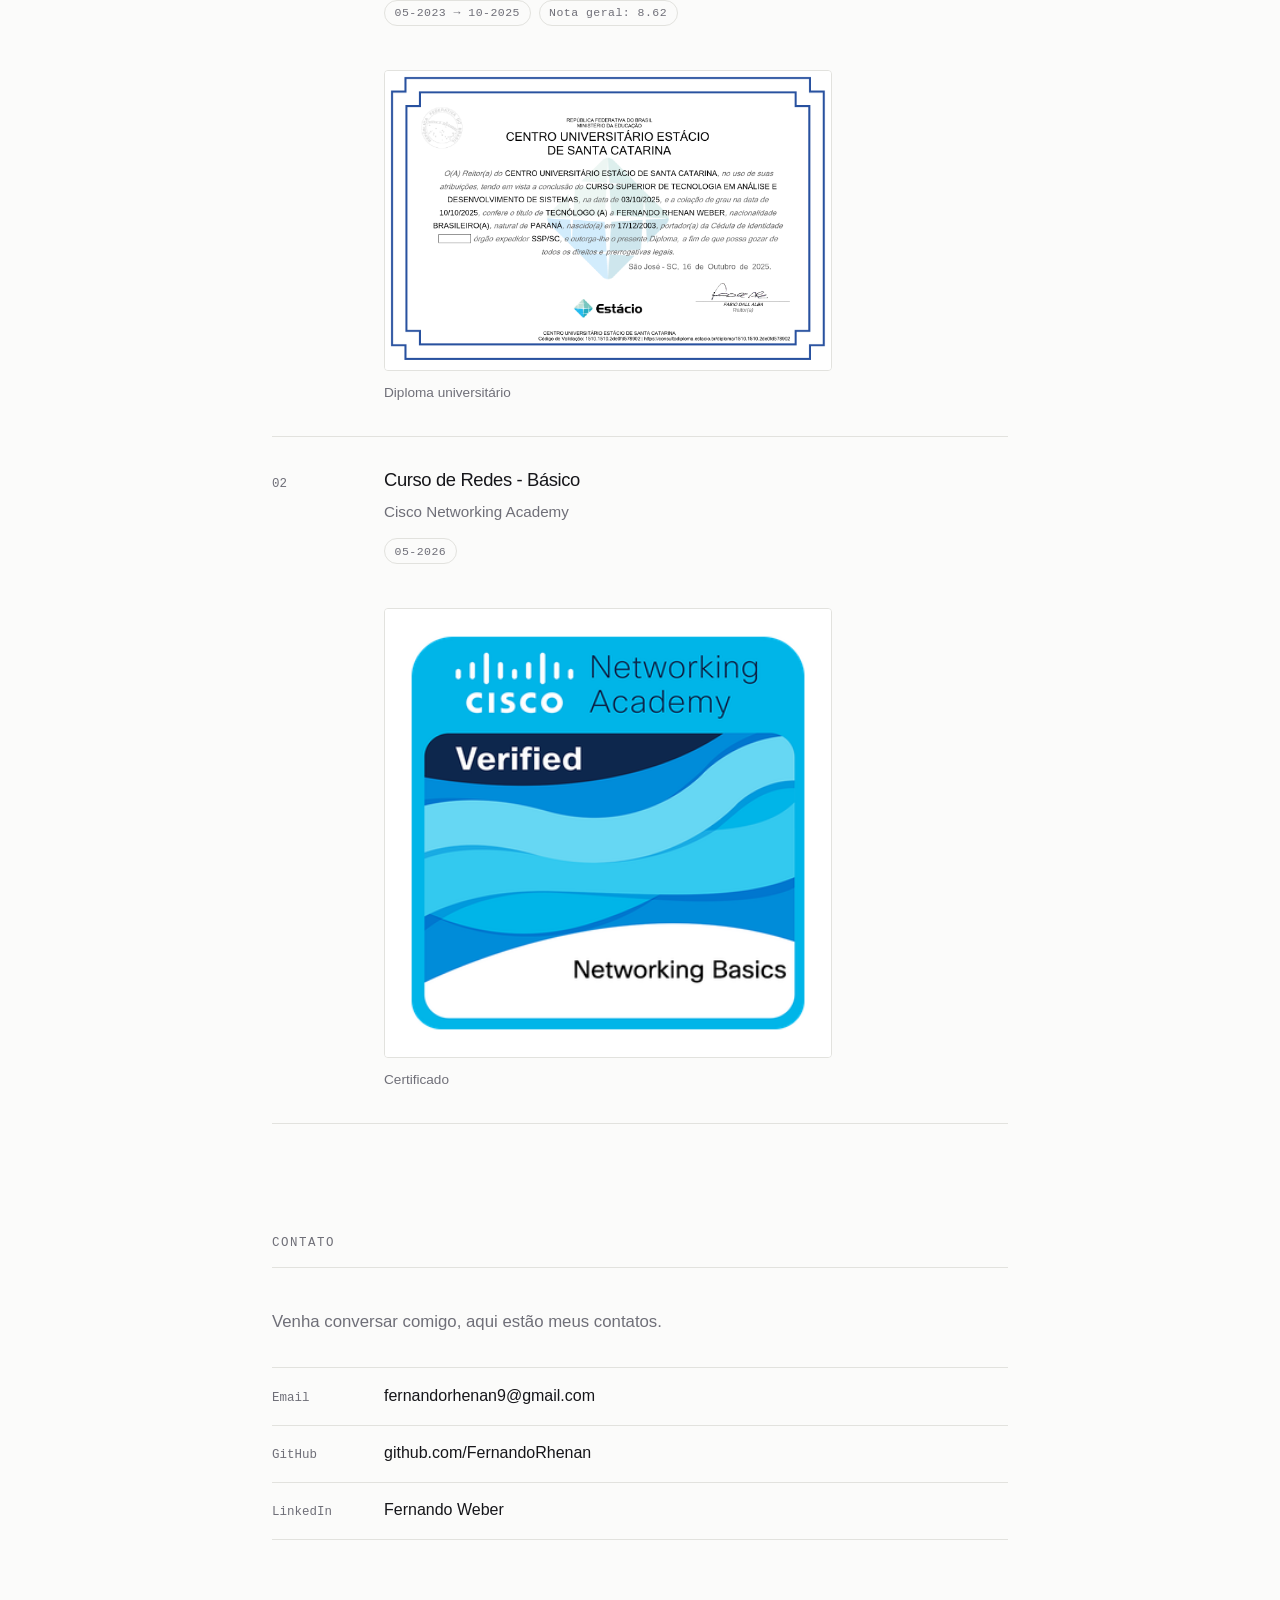
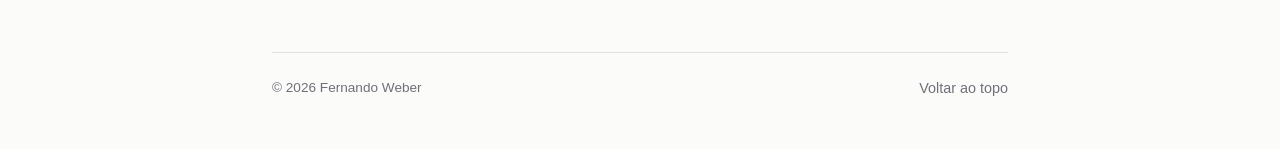
==== commit 6a343c8c: "add profile image" ====
--- a/index.html
+++ b/index.html
@@ -29,6 +29,19 @@
 
     <main id="top">
       <section class="hero">
+        <div class="hero-profile">
+          <img
+            class="avatar"
+            src="./public/perfil.png"
+            width="800"
+            height="800"
+            alt="Foto de perfil de Fernando Weber"
+          />
+          <div class="hero-name">
+            <span>Fernando Weber</span>
+            <span>22 anos</span>
+          </div>
+        </div>
         <p class="eyebrow">Desenvolvedor Web — Santa Catarina, Brasil</p>
         <h1>Tentando fazer da web um lugar melhor.</h1>
         <p class="lede">
--- a/styles.css
+++ b/styles.css
@@ -179,12 +179,37 @@
     padding: clamp(3rem, 8vw, 5rem) 0 0;
 }
 
+.hero-profile {
+    display: flex;
+    align-items: center;
+    justify-content: start;
+    gap: 15px;
+    margin-bottom: 1rem;
+}
+
+.hero-name {
+    display: flex;
+    flex-direction: column;
+    align-items: start;
+    justify-content: flex-start;
+    color: var(--muted);
+}
+
+.avatar {
+    display: block;
+    width: clamp(5rem, 14vw, 6.5rem);
+    height: auto;
+    aspect-ratio: 1;
+    object-fit: cover;
+    border-radius: 50%;
+    border: 1px solid var(--line);
+}
+
 .eyebrow {
     font-family: var(--mono);
     font-size: 0.78rem;
     letter-spacing: 0.08em;
     color: var(--muted);
-    margin-bottom: 1.5rem;
 }
 
 .hero h1 {
@@ -317,7 +342,7 @@
     margin-bottom: 0.6rem;
 }
 
-.about-side h4 + .plain-list {
+.about-side h4+.plain-list {
     margin-bottom: 2rem;
 }
 
@@ -461,7 +486,7 @@
 
 /* Steps ------------------------------------------------------- */
 
-.steps > li {
+.steps>li {
     display: grid;
     grid-template-columns: 6rem 1fr;
     gap: var(--gap);
@@ -559,8 +584,8 @@
         gap: 1.5rem;
     }
 
-    .steps > li {
+    .steps>li {
         grid-template-columns: 1fr;
         gap: 0.5rem;
     }
-}
+}
